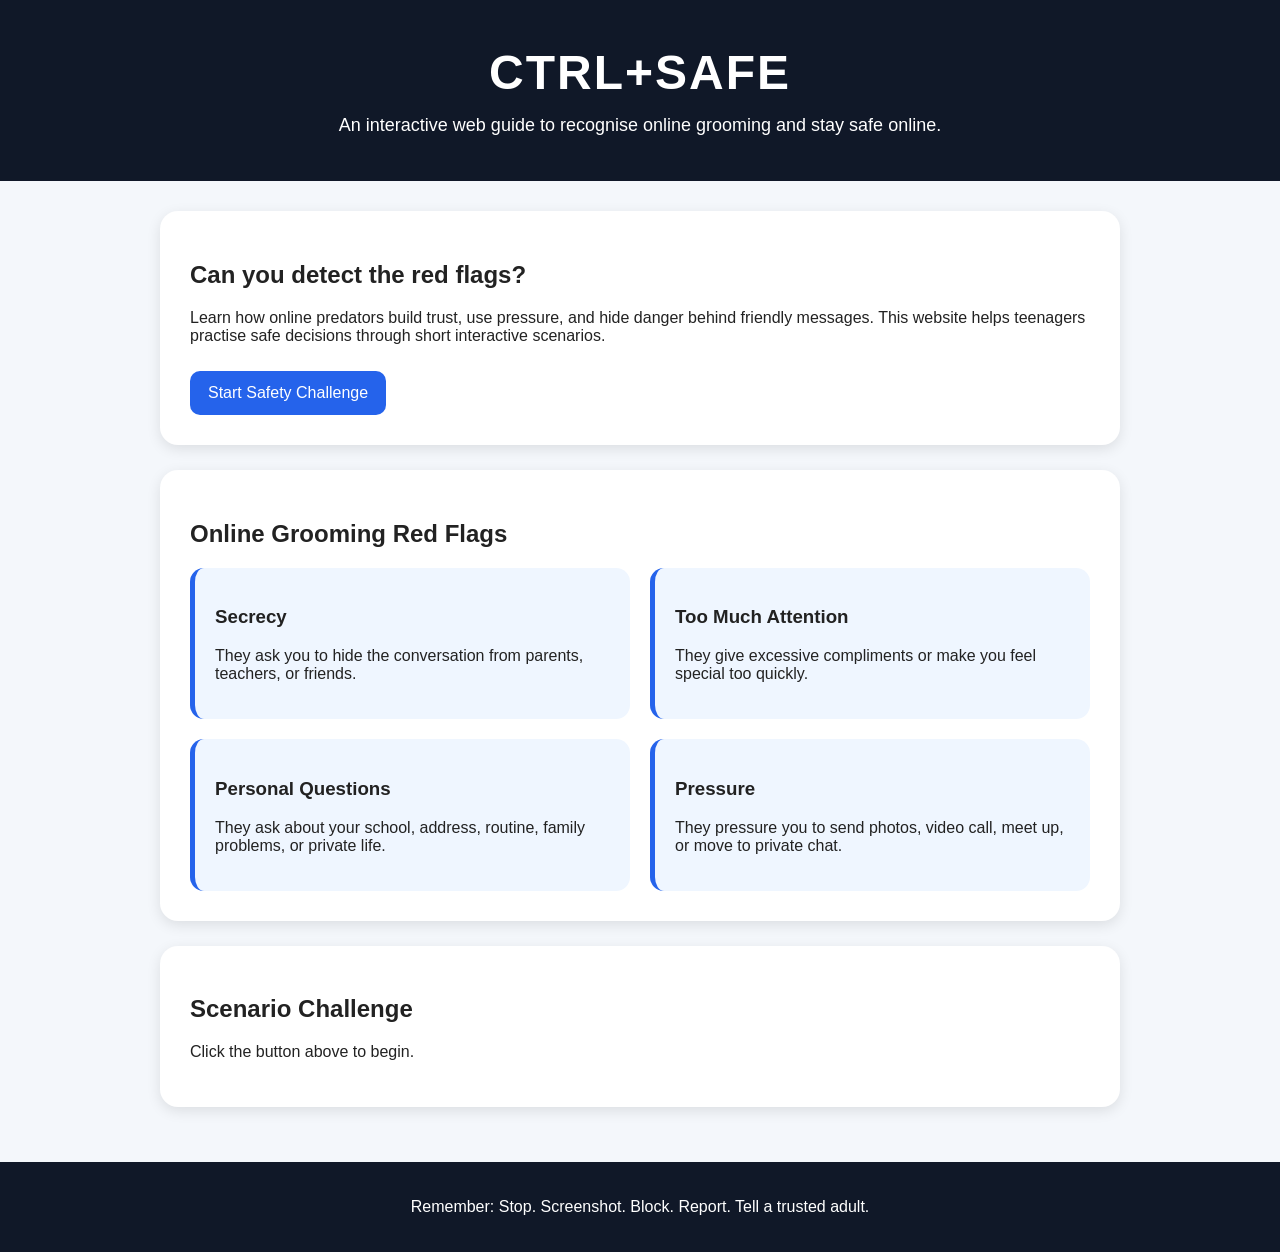
==== index.html @ 7fb6639d "Initial CTRL+SAFE website setup" ====
<!DOCTYPE html>
<html lang="en">
<head>
  <meta charset="UTF-8" />
  <meta name="viewport" content="width=device-width, initial-scale=1.0" />
  <title>CTRL+SAFE</title>
  <link rel="stylesheet" href="style.css" />
</head>
<body>

  <header>
    <h1>CTRL+SAFE</h1>
    <p>An interactive web guide to recognise online grooming and stay safe online.</p>
  </header>

  <main>
    <section class="hero">
      <h2>Can you detect the red flags?</h2>
      <p>
        Learn how online predators build trust, use pressure, and hide danger behind friendly messages.
        This website helps teenagers practise safe decisions through short interactive scenarios.
      </p>
      <button onclick="startQuiz()">Start Safety Challenge</button>
    </section>

    <section class="info">
      <h2>Online Grooming Red Flags</h2>

      <div class="cards">
        <div class="card">
          <h3>Secrecy</h3>
          <p>They ask you to hide the conversation from parents, teachers, or friends.</p>
        </div>

        <div class="card">
          <h3>Too Much Attention</h3>
          <p>They give excessive compliments or make you feel special too quickly.</p>
        </div>

        <div class="card">
          <h3>Personal Questions</h3>
          <p>They ask about your school, address, routine, family problems, or private life.</p>
        </div>

        <div class="card">
          <h3>Pressure</h3>
          <p>They pressure you to send photos, video call, meet up, or move to private chat.</p>
        </div>
      </div>
    </section>

    <section class="quiz">
      <h2>Scenario Challenge</h2>
      <div id="quiz-box">
        <p id="question">Click the button above to begin.</p>
        <div id="options"></div>
        <p id="feedback"></p>
      </div>
    </section>
  </main>

  <footer>
    <p>Remember: Stop. Screenshot. Block. Report. Tell a trusted adult.</p>
  </footer>

  <script src="script.js"></script>
</body>
</html>
---- style.css ----
* {
  box-sizing: border-box;
}

body {
  margin: 0;
  font-family: Arial, sans-serif;
  background: #f4f7fb;
  color: #222;
}

header {
  background: #101828;
  color: white;
  text-align: center;
  padding: 45px 20px;
}

header h1 {
  margin: 0;
  font-size: 48px;
  letter-spacing: 2px;
}

header p {
  font-size: 18px;
  max-width: 700px;
  margin: 15px auto 0;
}

main {
  max-width: 1000px;
  margin: auto;
  padding: 30px 20px;
}

.hero,
.info,
.quiz {
  background: white;
  padding: 30px;
  margin-bottom: 25px;
  border-radius: 18px;
  box-shadow: 0 4px 14px rgba(0, 0, 0, 0.1);
}

.hero button,
.option-btn {
  background: #2563eb;
  color: white;
  border: none;
  padding: 13px 18px;
  margin-top: 10px;
  border-radius: 10px;
  cursor: pointer;
  font-size: 16px;
}

.hero button:hover,
.option-btn:hover {
  background: #1d4ed8;
}

.cards {
  display: grid;
  grid-template-columns: repeat(2, 1fr);
  gap: 20px;
}

.card {
  background: #eff6ff;
  padding: 20px;
  border-radius: 14px;
  border-left: 5px solid #2563eb;
}

.option-btn {
  display: block;
  width: 100%;
  margin: 10px 0;
  text-align: left;
}

#feedback {
  font-weight: bold;
  margin-top: 15px;
}

footer {
  text-align: center;
  background: #101828;
  color: white;
  padding: 20px;
}

@media (max-width: 700px) {
  .cards {
    grid-template-columns: 1fr;
  }

  header h1 {
    font-size: 36px;
  }
}
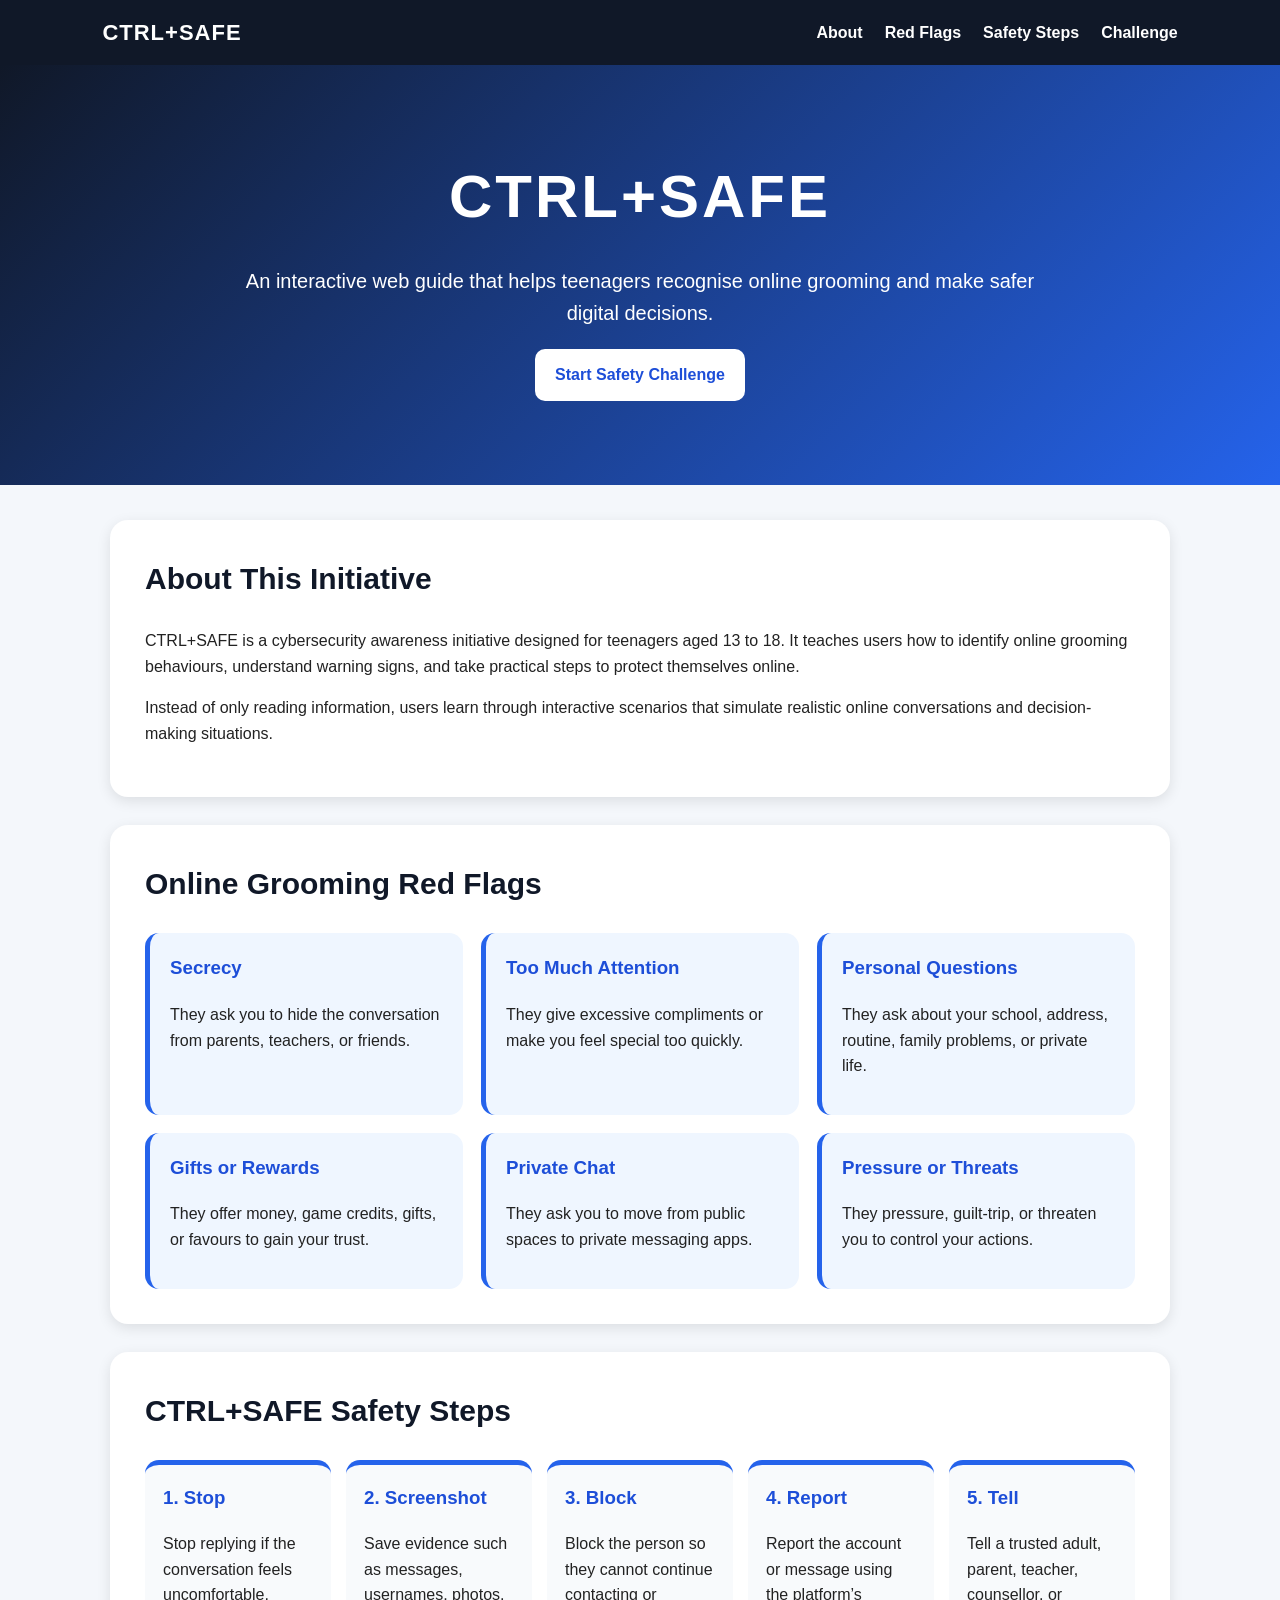
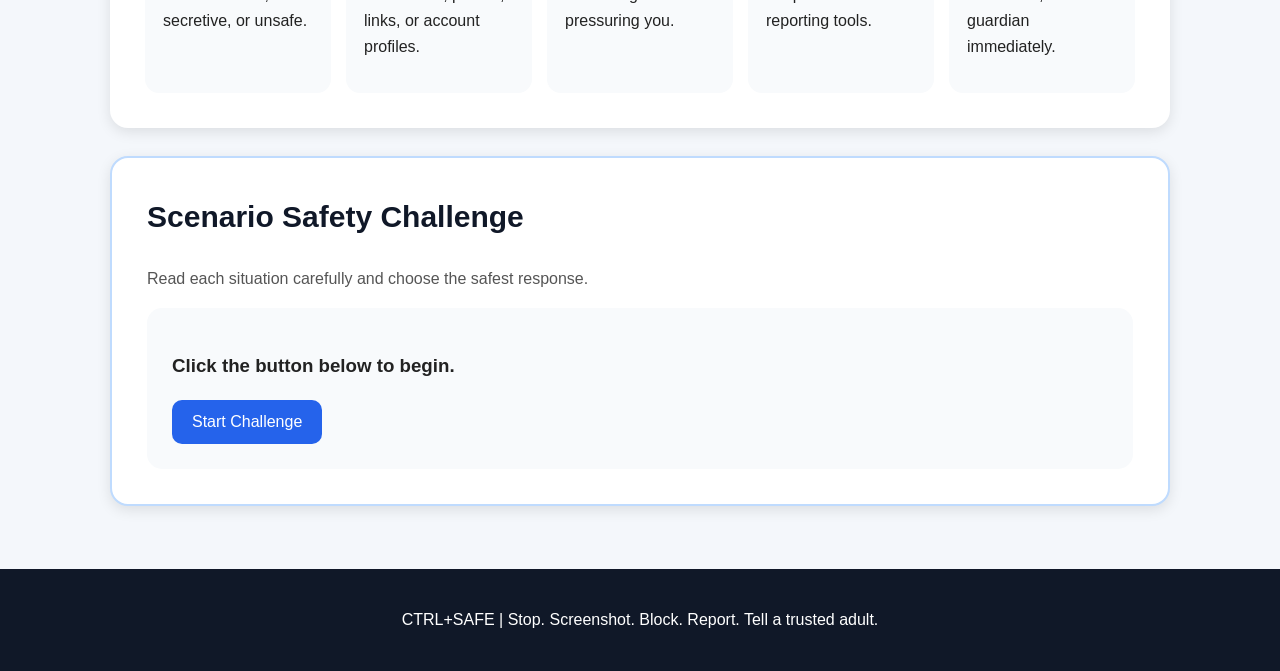
==== commit 61c601e2: "Upgrade CTRL+SAFE website content and quiz" ====
--- a/index.html
+++ b/index.html
@@ -8,22 +8,40 @@
 </head>
 <body>
 
-  <header>
-    <h1>CTRL+SAFE</h1>
-    <p>An interactive web guide to recognise online grooming and stay safe online.</p>
+  <nav class="navbar">
+    <div class="logo">CTRL+SAFE</div>
+    <ul>
+      <li><a href="#about">About</a></li>
+      <li><a href="#redflags">Red Flags</a></li>
+      <li><a href="#safety">Safety Steps</a></li>
+      <li><a href="#quiz">Challenge</a></li>
+    </ul>
+  </nav>
+
+  <header class="hero">
+    <div class="hero-content">
+      <h1>CTRL+SAFE</h1>
+      <p>An interactive web guide that helps teenagers recognise online grooming and make safer digital decisions.</p>
+      <a href="#quiz" class="hero-btn">Start Safety Challenge</a>
+    </div>
   </header>
 
   <main>
-    <section class="hero">
-      <h2>Can you detect the red flags?</h2>
+
+    <section id="about" class="section">
+      <h2>About This Initiative</h2>
       <p>
-        Learn how online predators build trust, use pressure, and hide danger behind friendly messages.
-        This website helps teenagers practise safe decisions through short interactive scenarios.
+        CTRL+SAFE is a cybersecurity awareness initiative designed for teenagers aged 13 to 18.
+        It teaches users how to identify online grooming behaviours, understand warning signs,
+        and take practical steps to protect themselves online.
       </p>
-      <button onclick="startQuiz()">Start Safety Challenge</button>
+      <p>
+        Instead of only reading information, users learn through interactive scenarios that simulate
+        realistic online conversations and decision-making situations.
+      </p>
     </section>
 
-    <section class="info">
+    <section id="redflags" class="section">
       <h2>Online Grooming Red Flags</h2>
 
       <div class="cards">
@@ -43,24 +61,72 @@
         </div>
 
         <div class="card">
-          <h3>Pressure</h3>
-          <p>They pressure you to send photos, video call, meet up, or move to private chat.</p>
+          <h3>Gifts or Rewards</h3>
+          <p>They offer money, game credits, gifts, or favours to gain your trust.</p>
+        </div>
+
+        <div class="card">
+          <h3>Private Chat</h3>
+          <p>They ask you to move from public spaces to private messaging apps.</p>
+        </div>
+
+        <div class="card">
+          <h3>Pressure or Threats</h3>
+          <p>They pressure, guilt-trip, or threaten you to control your actions.</p>
         </div>
       </div>
     </section>
 
-    <section class="quiz">
-      <h2>Scenario Challenge</h2>
+    <section id="safety" class="section">
+      <h2>CTRL+SAFE Safety Steps</h2>
+
+      <div class="steps">
+        <div class="step">
+          <h3>1. Stop</h3>
+          <p>Stop replying if the conversation feels uncomfortable, secretive, or unsafe.</p>
+        </div>
+
+        <div class="step">
+          <h3>2. Screenshot</h3>
+          <p>Save evidence such as messages, usernames, photos, links, or account profiles.</p>
+        </div>
+
+        <div class="step">
+          <h3>3. Block</h3>
+          <p>Block the person so they cannot continue contacting or pressuring you.</p>
+        </div>
+
+        <div class="step">
+          <h3>4. Report</h3>
+          <p>Report the account or message using the platform’s reporting tools.</p>
+        </div>
+
+        <div class="step">
+          <h3>5. Tell</h3>
+          <p>Tell a trusted adult, parent, teacher, counsellor, or guardian immediately.</p>
+        </div>
+      </div>
+    </section>
+
+    <section id="quiz" class="section quiz-section">
+      <h2>Scenario Safety Challenge</h2>
+      <p class="quiz-intro">
+        Read each situation carefully and choose the safest response.
+      </p>
+
       <div id="quiz-box">
-        <p id="question">Click the button above to begin.</p>
+        <p id="progress"></p>
+        <h3 id="question">Click the button below to begin.</h3>
         <div id="options"></div>
         <p id="feedback"></p>
+        <button id="start-btn" onclick="startQuiz()">Start Challenge</button>
       </div>
     </section>
+
   </main>
 
   <footer>
-    <p>Remember: Stop. Screenshot. Block. Report. Tell a trusted adult.</p>
+    <p>CTRL+SAFE | Stop. Screenshot. Block. Report. Tell a trusted adult.</p>
   </footer>
 
   <script src="script.js"></script>
--- a/style.css
+++ b/style.css
@@ -1,5 +1,9 @@
 * {
   box-sizing: border-box;
+}
+
+html {
+  scroll-behavior: smooth;
 }
 
 body {
@@ -7,64 +11,124 @@
   font-family: Arial, sans-serif;
   background: #f4f7fb;
   color: #222;
-}
-
-header {
+  line-height: 1.6;
+}
+
+.navbar {
   background: #101828;
   color: white;
+  padding: 15px 8%;
+  display: flex;
+  justify-content: space-between;
+  align-items: center;
+  position: sticky;
+  top: 0;
+  z-index: 10;
+}
+
+.logo {
+  font-size: 22px;
+  font-weight: bold;
+  letter-spacing: 1px;
+}
+
+.navbar ul {
+  list-style: none;
+  display: flex;
+  gap: 22px;
+  margin: 0;
+  padding: 0;
+}
+
+.navbar a {
+  color: white;
+  text-decoration: none;
+  font-weight: bold;
+}
+
+.navbar a:hover {
+  color: #93c5fd;
+}
+
+.hero {
+  background: linear-gradient(135deg, #101828, #2563eb);
+  color: white;
+  min-height: 420px;
+  display: flex;
+  align-items: center;
+  justify-content: center;
   text-align: center;
-  padding: 45px 20px;
-}
-
-header h1 {
+  padding: 60px 20px;
+}
+
+.hero-content {
+  max-width: 800px;
+}
+
+.hero h1 {
+  font-size: 60px;
   margin: 0;
-  font-size: 48px;
-  letter-spacing: 2px;
-}
-
-header p {
-  font-size: 18px;
-  max-width: 700px;
-  margin: 15px auto 0;
-}
-
-main {
-  max-width: 1000px;
-  margin: auto;
-  padding: 30px 20px;
-}
-
-.hero,
-.info,
-.quiz {
-  background: white;
-  padding: 30px;
-  margin-bottom: 25px;
-  border-radius: 18px;
-  box-shadow: 0 4px 14px rgba(0, 0, 0, 0.1);
-}
-
-.hero button,
+  letter-spacing: 3px;
+}
+
+.hero p {
+  font-size: 20px;
+  margin: 20px 0;
+}
+
+.hero-btn,
+#start-btn,
 .option-btn {
   background: #2563eb;
   color: white;
   border: none;
-  padding: 13px 18px;
-  margin-top: 10px;
+  padding: 13px 20px;
   border-radius: 10px;
   cursor: pointer;
   font-size: 16px;
-}
-
-.hero button:hover,
+  text-decoration: none;
+  display: inline-block;
+}
+
+.hero-btn {
+  background: white;
+  color: #1d4ed8;
+  font-weight: bold;
+}
+
+.hero-btn:hover {
+  background: #dbeafe;
+}
+
+#start-btn:hover,
 .option-btn:hover {
   background: #1d4ed8;
 }
 
+main {
+  max-width: 1100px;
+  margin: auto;
+  padding: 35px 20px;
+}
+
+.section {
+  background: white;
+  padding: 35px;
+  margin-bottom: 28px;
+  border-radius: 18px;
+  box-shadow: 0 4px 14px rgba(0, 0, 0, 0.1);
+}
+
+.section h2 {
+  color: #101828;
+  margin-top: 0;
+  font-size: 30px;
+}
+
 .cards {
   display: grid;
-  grid-template-columns: repeat(2, 1fr);
-  gap: 20px;
+  grid-template-columns: repeat(3, 1fr);
+  gap: 18px;
 }
 
 .card {
@@ -74,6 +138,48 @@
   border-left: 5px solid #2563eb;
 }
 
+.card h3 {
+  margin-top: 0;
+  color: #1d4ed8;
+}
+
+.steps {
+  display: grid;
+  grid-template-columns: repeat(5, 1fr);
+  gap: 15px;
+}
+
+.step {
+  background: #f8fafc;
+  padding: 18px;
+  border-radius: 14px;
+  border-top: 5px solid #2563eb;
+}
+
+.step h3 {
+  margin-top: 0;
+  color: #1d4ed8;
+}
+
+.quiz-section {
+  border: 2px solid #bfdbfe;
+}
+
+.quiz-intro {
+  color: #555;
+}
+
+#quiz-box {
+  background: #f8fafc;
+  padding: 25px;
+  border-radius: 15px;
+}
+
+#progress {
+  font-weight: bold;
+  color: #2563eb;
+}
+
 .option-btn {
   display: block;
   width: 100%;
@@ -90,15 +196,37 @@
   text-align: center;
   background: #101828;
   color: white;
-  padding: 20px;
-}
-
-@media (max-width: 700px) {
-  .cards {
+  padding: 22px;
+}
+
+@media (max-width: 900px) {
+  .cards,
+  .steps {
+    grid-template-columns: repeat(2, 1fr);
+  }
+
+  .hero h1 {
+    font-size: 44px;
+  }
+}
+
+@media (max-width: 650px) {
+  .navbar {
+    flex-direction: column;
+    gap: 12px;
+  }
+
+  .navbar ul {
+    flex-wrap: wrap;
+    justify-content: center;
+  }
+
+  .cards,
+  .steps {
     grid-template-columns: 1fr;
   }
 
-  header h1 {
+  .hero h1 {
     font-size: 36px;
   }
 }
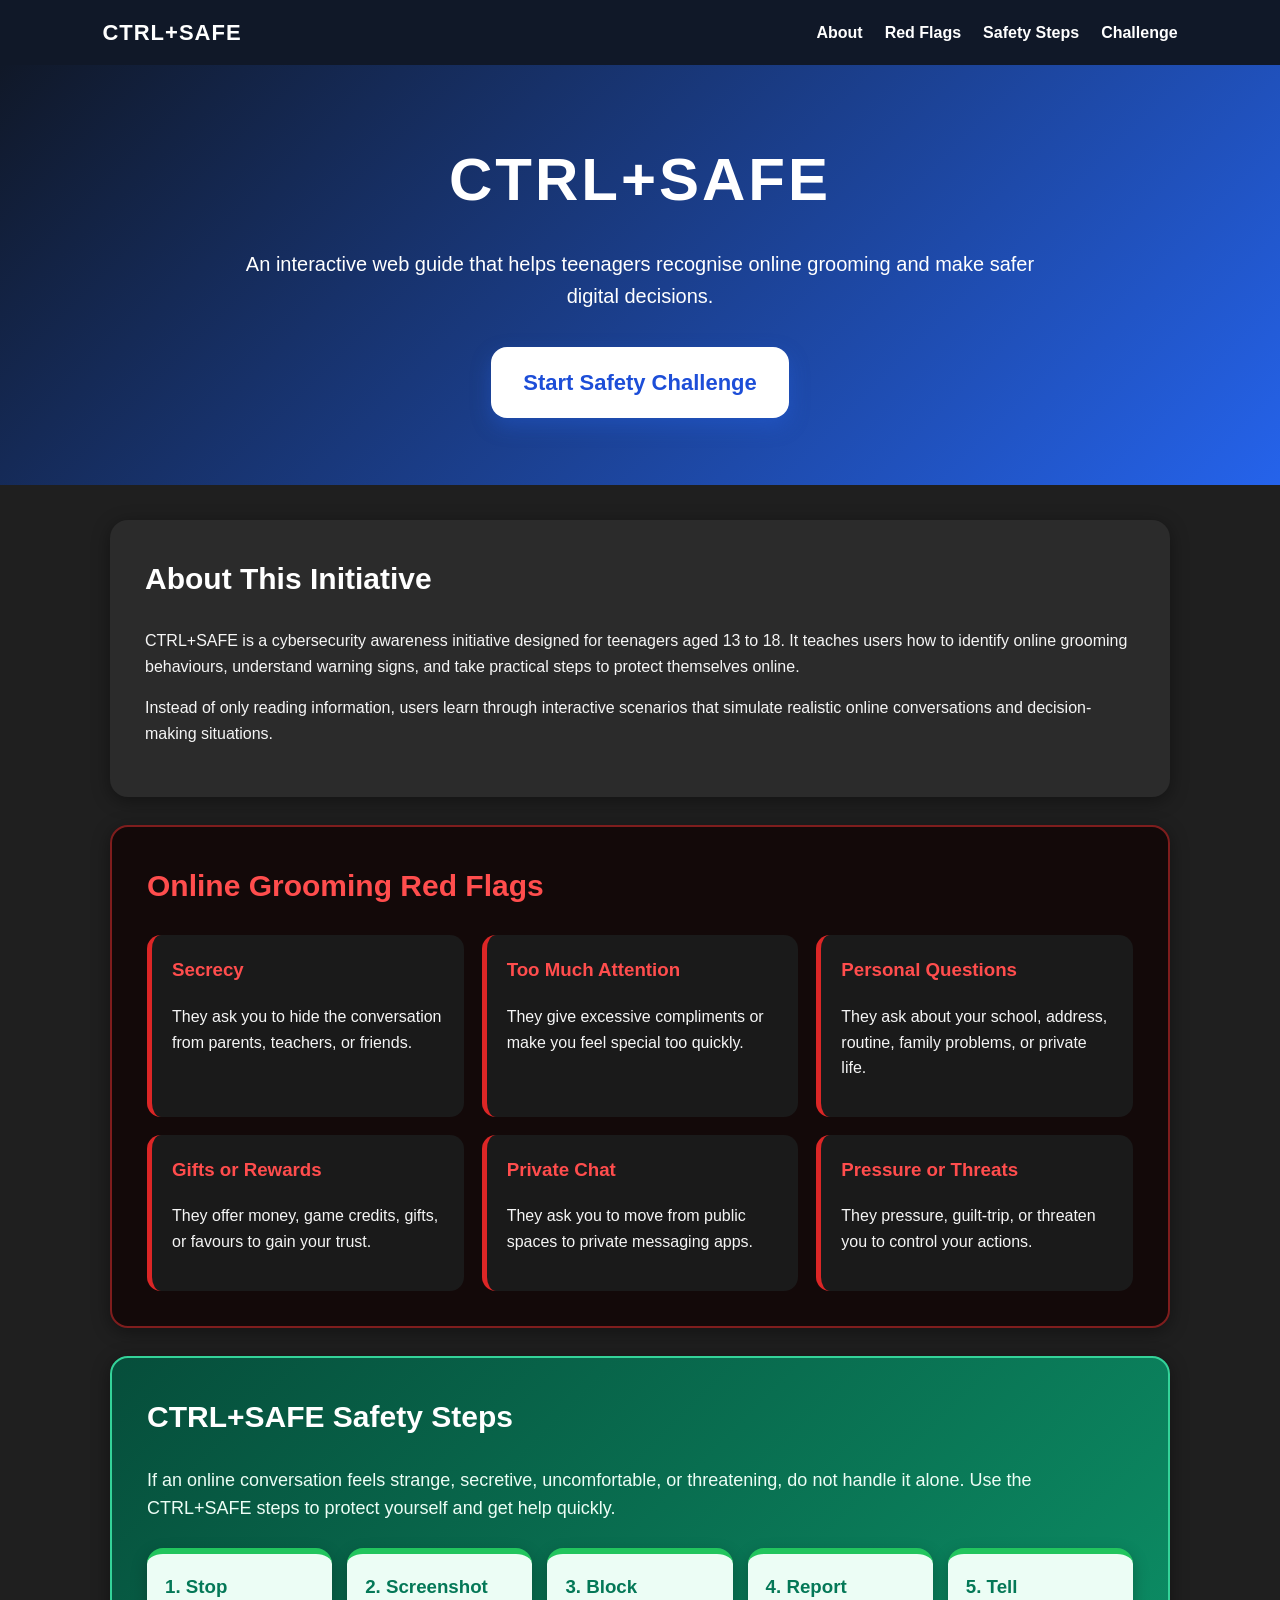
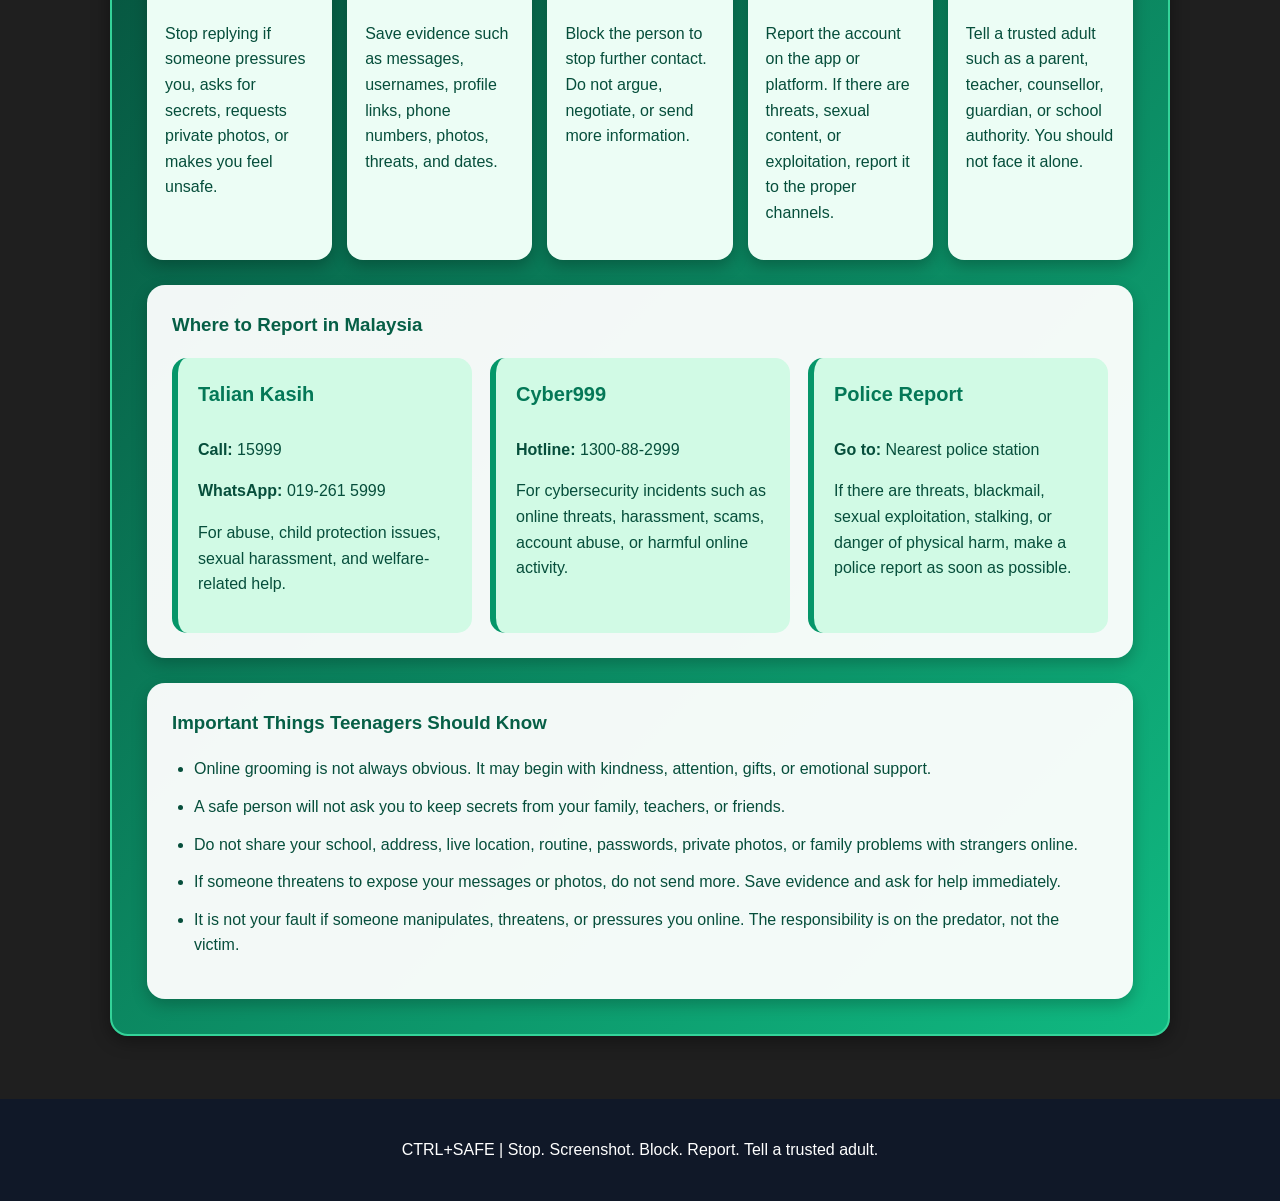
==== commit f174aeea: "Improve CTRL+SAFE safety steps section & move safety challenge to separate page" ====
--- a/index.html
+++ b/index.html
@@ -14,15 +14,14 @@
       <li><a href="#about">About</a></li>
       <li><a href="#redflags">Red Flags</a></li>
       <li><a href="#safety">Safety Steps</a></li>
-      <li><a href="#quiz">Challenge</a></li>
-    </ul>
+      <li><a href="challenge.html">Challenge</a></li>  </ul>
   </nav>
 
   <header class="hero">
     <div class="hero-content">
       <h1>CTRL+SAFE</h1>
       <p>An interactive web guide that helps teenagers recognise online grooming and make safer digital decisions.</p>
-      <a href="#quiz" class="hero-btn">Start Safety Challenge</a>
+      <a href="challenge.html" class="hero-btn big-challenge-btn">Start Safety Challenge</a>
     </div>
   </header>
 
@@ -77,51 +76,77 @@
       </div>
     </section>
 
-    <section id="safety" class="section">
-      <h2>CTRL+SAFE Safety Steps</h2>
+    <section id="safety" class="section safety-section">
+  <h2>CTRL+SAFE Safety Steps</h2>
+  <p class="safety-intro">
+    If an online conversation feels strange, secretive, uncomfortable, or threatening, do not handle it alone.
+    Use the CTRL+SAFE steps to protect yourself and get help quickly.
+  </p>
 
-      <div class="steps">
-        <div class="step">
-          <h3>1. Stop</h3>
-          <p>Stop replying if the conversation feels uncomfortable, secretive, or unsafe.</p>
-        </div>
+  <div class="steps">
+    <div class="step">
+      <h3>1. Stop</h3>
+      <p>Stop replying if someone pressures you, asks for secrets, requests private photos, or makes you feel unsafe.</p>
+    </div>
 
-        <div class="step">
-          <h3>2. Screenshot</h3>
-          <p>Save evidence such as messages, usernames, photos, links, or account profiles.</p>
-        </div>
+    <div class="step">
+      <h3>2. Screenshot</h3>
+      <p>Save evidence such as messages, usernames, profile links, phone numbers, photos, threats, and dates.</p>
+    </div>
 
-        <div class="step">
-          <h3>3. Block</h3>
-          <p>Block the person so they cannot continue contacting or pressuring you.</p>
-        </div>
+    <div class="step">
+      <h3>3. Block</h3>
+      <p>Block the person to stop further contact. Do not argue, negotiate, or send more information.</p>
+    </div>
 
-        <div class="step">
-          <h3>4. Report</h3>
-          <p>Report the account or message using the platform’s reporting tools.</p>
-        </div>
+    <div class="step">
+      <h3>4. Report</h3>
+      <p>Report the account on the app or platform. If there are threats, sexual content, or exploitation, report it to the proper channels.</p>
+    </div>
 
-        <div class="step">
-          <h3>5. Tell</h3>
-          <p>Tell a trusted adult, parent, teacher, counsellor, or guardian immediately.</p>
-        </div>
+    <div class="step">
+      <h3>5. Tell</h3>
+      <p>Tell a trusted adult such as a parent, teacher, counsellor, guardian, or school authority. You should not face it alone.</p>
+    </div>
+  </div>
+
+  <div class="knowledge-box">
+    <h3>Where to Report in Malaysia</h3>
+
+    <div class="report-grid">
+      <div class="report-card">
+        <h4>Talian Kasih</h4>
+        <p><strong>Call:</strong> 15999</p>
+        <p><strong>WhatsApp:</strong> 019-261 5999</p>
+        <p>For abuse, child protection issues, sexual harassment, and welfare-related help.</p>
       </div>
-    </section>
 
-    <section id="quiz" class="section quiz-section">
-      <h2>Scenario Safety Challenge</h2>
-      <p class="quiz-intro">
-        Read each situation carefully and choose the safest response.
-      </p>
+      <div class="report-card">
+        <h4>Cyber999</h4>
+        <p><strong>Hotline:</strong> 1300-88-2999</p>
+        <p>For cybersecurity incidents such as online threats, harassment, scams, account abuse, or harmful online activity.</p>
+      </div>
 
-      <div id="quiz-box">
-        <p id="progress"></p>
-        <h3 id="question">Click the button below to begin.</h3>
-        <div id="options"></div>
-        <p id="feedback"></p>
-        <button id="start-btn" onclick="startQuiz()">Start Challenge</button>
+      <div class="report-card">
+        <h4>Police Report</h4>
+        <p><strong>Go to:</strong> Nearest police station</p>
+        <p>If there are threats, blackmail, sexual exploitation, stalking, or danger of physical harm, make a police report as soon as possible.</p>
       </div>
-    </section>
+    </div>
+  </div>
+
+  <div class="knowledge-box">
+    <h3>Important Things Teenagers Should Know</h3>
+
+    <ul class="safety-list">
+      <li>Online grooming is not always obvious. It may begin with kindness, attention, gifts, or emotional support.</li>
+      <li>A safe person will not ask you to keep secrets from your family, teachers, or friends.</li>
+      <li>Do not share your school, address, live location, routine, passwords, private photos, or family problems with strangers online.</li>
+      <li>If someone threatens to expose your messages or photos, do not send more. Save evidence and ask for help immediately.</li>
+      <li>It is not your fault if someone manipulates, threatens, or pressures you online. The responsibility is on the predator, not the victim.</li>
+    </ul>
+  </div>
+</section>
 
   </main>
 
--- a/style.css
+++ b/style.css
@@ -9,8 +9,8 @@
 body {
   margin: 0;
   font-family: Arial, sans-serif;
-  background: #f4f7fb;
-  color: #222;
+  background: #1f1f1f;
+  color: #f5f5f5;
   line-height: 1.6;
 }
 
@@ -96,6 +96,20 @@
   font-weight: bold;
 }
 
+.big-challenge-btn {
+  font-size: 22px;
+  padding: 18px 32px;
+  border-radius: 16px;
+  margin-top: 15px;
+  box-shadow: 0 8px 20px rgba(37, 99, 235, 0.35);
+  transition: transform 0.2s ease, box-shadow 0.2s ease;
+}
+
+.big-challenge-btn:hover {
+  transform: scale(1.06);
+  box-shadow: 0 10px 25px rgba(37, 99, 235, 0.5);
+}
+
 .hero-btn:hover {
   background: #dbeafe;
 }
@@ -112,17 +126,37 @@
 }
 
 .section {
-  background: white;
+  background: #2b2b2b;
+  color: #f5f5f5;
   padding: 35px;
   margin-bottom: 28px;
   border-radius: 18px;
-  box-shadow: 0 4px 14px rgba(0, 0, 0, 0.1);
+  box-shadow: 0 4px 18px rgba(0, 0, 0, 0.4);
 }
 
 .section h2 {
-  color: #101828;
+  color: #ffffff;
   margin-top: 0;
   font-size: 30px;
+}
+
+#redflags {
+  background: #130909;
+  border: 2px solid #7f1d1d;
+}
+
+#redflags h2 {
+  color: #ff4d4d;
+}
+
+#redflags .card {
+  background: #1a1a1a;
+  border-left: 5px solid #dc2626;
+  color: #f5f5f5;
+}
+
+#redflags .card h3 {
+  color: #ff4d4d;
 }
 
 .cards {
@@ -132,7 +166,8 @@
 }
 
 .card {
-  background: #eff6ff;
+  background: #1f2937;
+  color: #f5f5f5;
   padding: 20px;
   border-radius: 14px;
   border-left: 5px solid #2563eb;
@@ -141,6 +176,22 @@
 .card h3 {
   margin-top: 0;
   color: #1d4ed8;
+}
+
+.safety-section {
+  background: linear-gradient(135deg, #064e3b, #10b981);
+  color: #ecfdf5;
+  border: 2px solid #34d399;
+}
+
+.safety-section h2 {
+  color: #ffffff;
+}
+
+.safety-intro {
+  font-size: 18px;
+  color: #ecfdf5;
+  margin-bottom: 25px;
 }
 
 .steps {
@@ -150,27 +201,73 @@
 }
 
 .step {
-  background: #f8fafc;
+  background: #ecfdf5;
+  color: #064e3b;
   padding: 18px;
-  border-radius: 14px;
-  border-top: 5px solid #2563eb;
+  border-radius: 16px;
+  border-top: 6px solid #22c55e;
+  box-shadow: 0 6px 16px rgba(0, 0, 0, 0.25);
 }
 
 .step h3 {
   margin-top: 0;
-  color: #1d4ed8;
+  color: #047857;
+}
+
+.knowledge-box {
+  background: rgba(255, 255, 255, 0.95);
+  color: #064e3b;
+  padding: 25px;
+  border-radius: 18px;
+  margin-top: 25px;
+  box-shadow: 0 6px 16px rgba(0, 0, 0, 0.22);
+}
+
+.knowledge-box h3 {
+  margin-top: 0;
+  color: #065f46;
+}
+
+.report-grid {
+  display: grid;
+  grid-template-columns: repeat(3, 1fr);
+  gap: 18px;
+}
+
+.report-card {
+  background: #d1fae5;
+  color: #064e3b;
+  padding: 20px;
+  border-radius: 15px;
+  border-left: 6px solid #059669;
+}
+
+.report-card h4 {
+  margin-top: 0;
+  color: #047857;
+  font-size: 20px;
+}
+
+.safety-list {
+  padding-left: 22px;
+}
+
+.safety-list li {
+  margin-bottom: 12px;
 }
 
 .quiz-section {
-  border: 2px solid #bfdbfe;
+  background: #111827;
+  border: 2px solid #2563eb;
 }
 
 .quiz-intro {
-  color: #555;
+  color: #d1d5db;
 }
 
 #quiz-box {
-  background: #f8fafc;
+  background: #1f2937;
+  color: #f5f5f5;
   padding: 25px;
   border-radius: 15px;
 }
@@ -201,7 +298,8 @@
 
 @media (max-width: 900px) {
   .cards,
-  .steps {
+  .steps,
+  .report-grid {
     grid-template-columns: repeat(2, 1fr);
   }
 
@@ -222,11 +320,30 @@
   }
 
   .cards,
-  .steps {
+  .steps,
+  .report-grid {
     grid-template-columns: 1fr;
   }
 
   .hero h1 {
     font-size: 36px;
   }
+
+  .challenge-page {
+  margin-top: 40px;
+  min-height: 500px;
+}
+
+.back-home-btn {
+  display: inline-block;
+  margin-top: 25px;
+  color: #ffffff;
+  text-decoration: none;
+  font-weight: bold;
+  background: transparent;
+}
+
+.back-home-btn:hover {
+  color: #dbeafe;
+}
 }
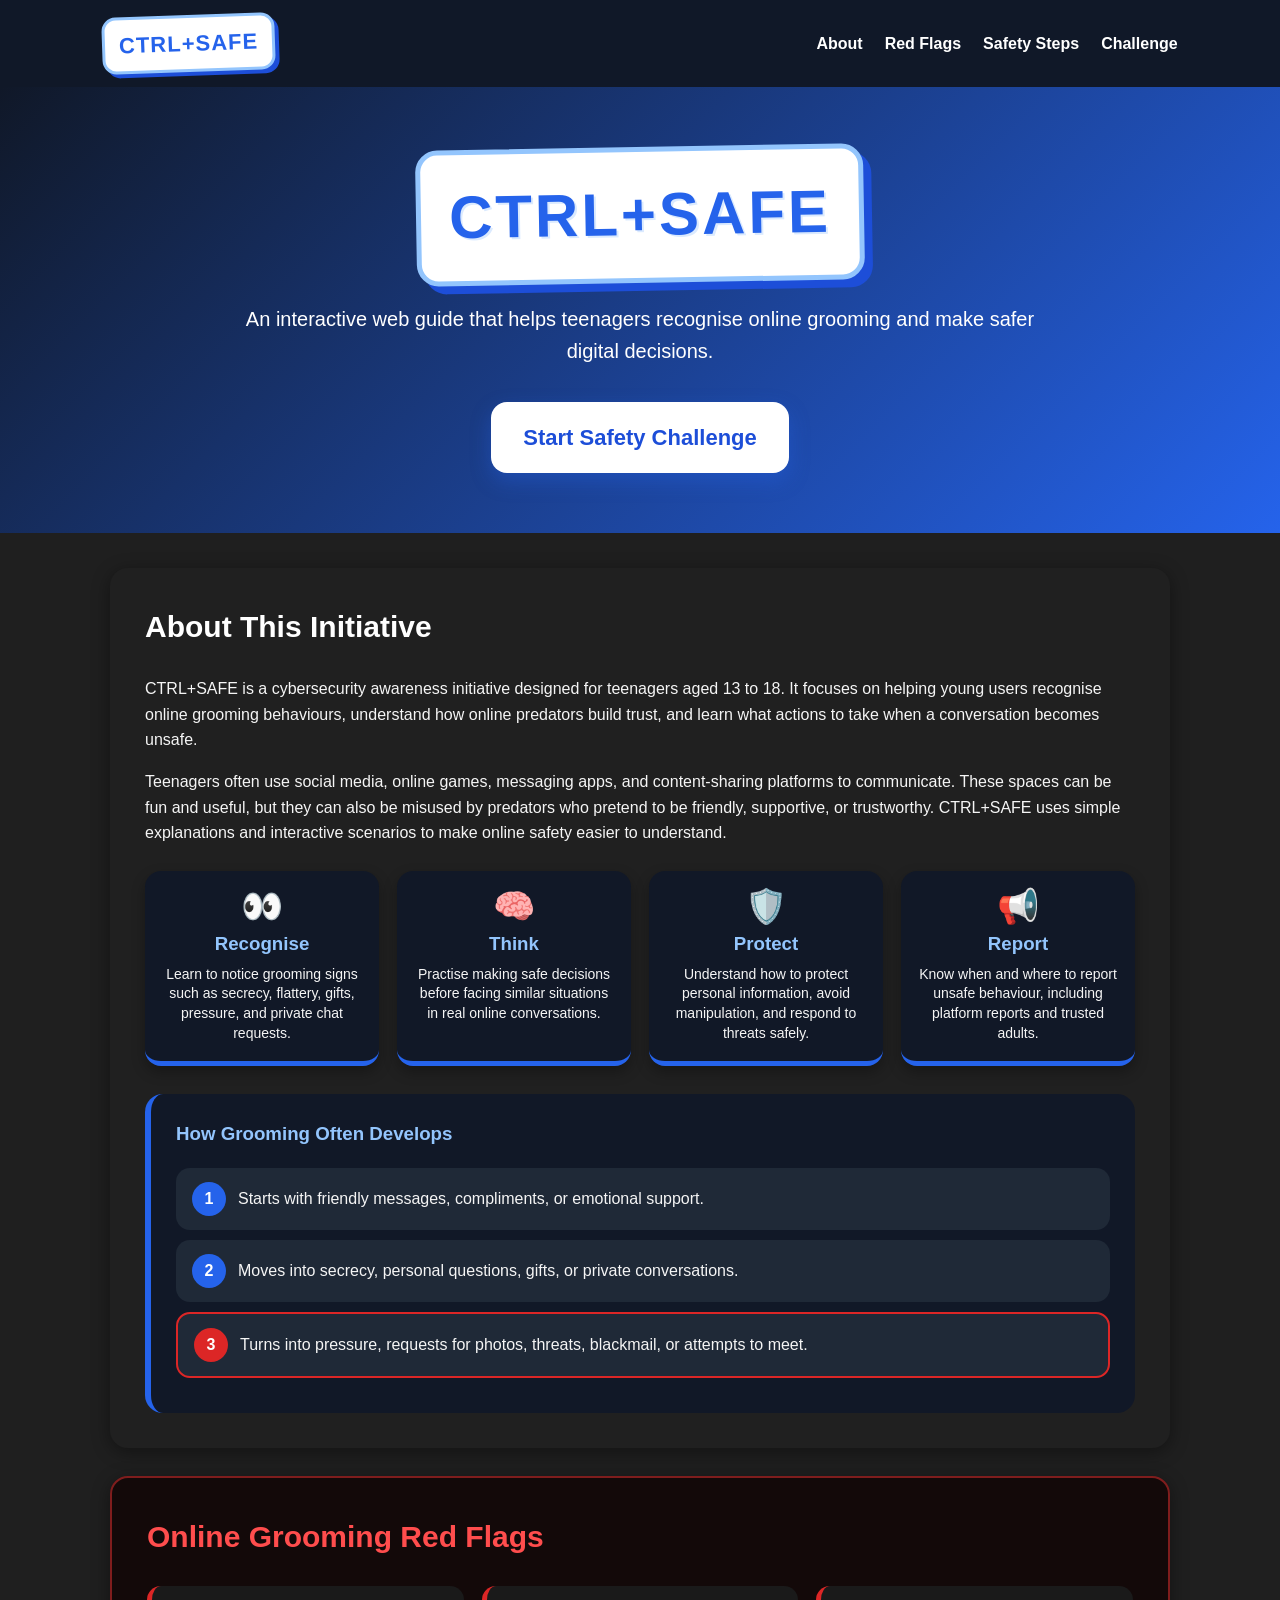
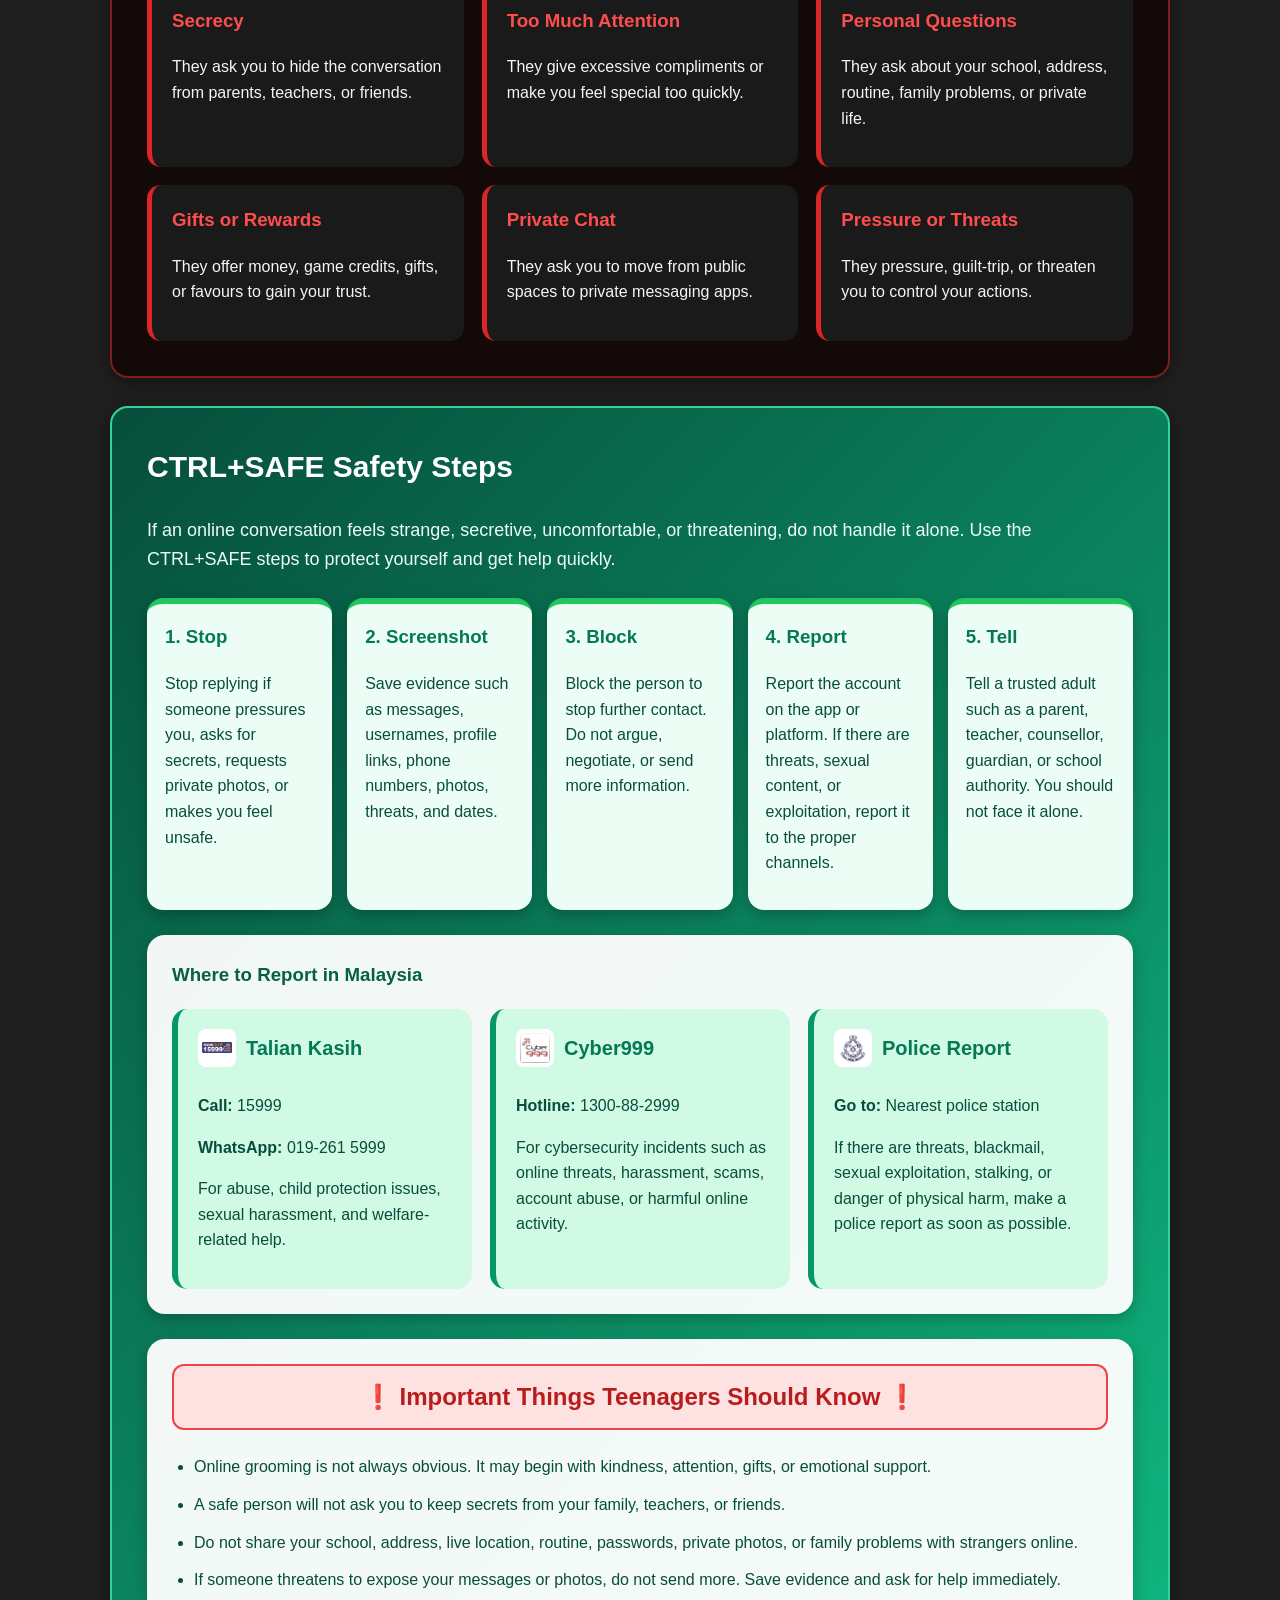
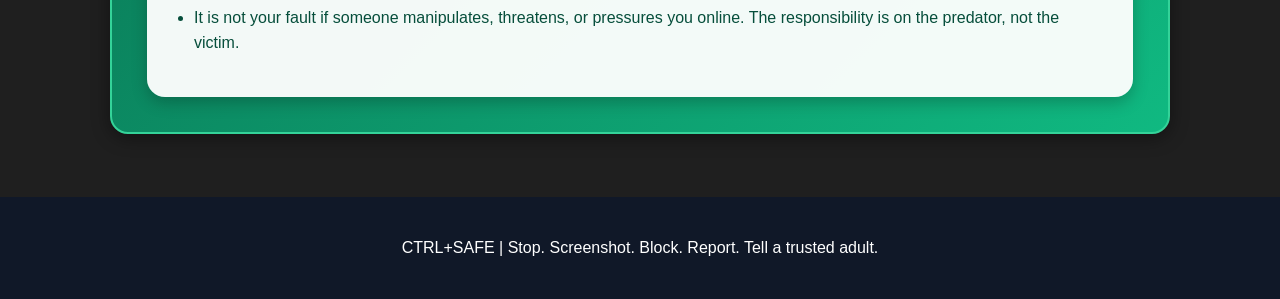
==== commit 2d6979ae: "Improve CTRL+SAFE visuals and challenge content & add official report channel logos" ====
--- a/index.html
+++ b/index.html
@@ -9,7 +9,7 @@
 <body>
 
   <nav class="navbar">
-    <div class="logo">CTRL+SAFE</div>
+    <div class="logo comic-logo">CTRL+SAFE</div>
     <ul>
       <li><a href="#about">About</a></li>
       <li><a href="#redflags">Red Flags</a></li>
@@ -18,27 +18,75 @@
   </nav>
 
   <header class="hero">
-    <div class="hero-content">
-      <h1>CTRL+SAFE</h1>
-      <p>An interactive web guide that helps teenagers recognise online grooming and make safer digital decisions.</p>
-      <a href="challenge.html" class="hero-btn big-challenge-btn">Start Safety Challenge</a>
-    </div>
-  </header>
+  <div class="hero-content">
+    <h1 class="comic-title">CTRL+SAFE</h1>
+    <p>An interactive web guide that helps teenagers recognise online grooming and make safer digital decisions.</p>
+    <a href="challenge.html" class="hero-btn big-challenge-btn">Start Safety Challenge</a>
+  </div>
+</header>
 
   <main>
 
-    <section id="about" class="section">
-      <h2>About This Initiative</h2>
-      <p>
-        CTRL+SAFE is a cybersecurity awareness initiative designed for teenagers aged 13 to 18.
-        It teaches users how to identify online grooming behaviours, understand warning signs,
-        and take practical steps to protect themselves online.
-      </p>
-      <p>
-        Instead of only reading information, users learn through interactive scenarios that simulate
-        realistic online conversations and decision-making situations.
-      </p>
-    </section>
+    <section id="about" class="section about-section">
+  <h2>About This Initiative</h2>
+
+  <p>
+    CTRL+SAFE is a cybersecurity awareness initiative designed for teenagers aged 13 to 18.
+    It focuses on helping young users recognise online grooming behaviours, understand how online predators build trust,
+    and learn what actions to take when a conversation becomes unsafe.
+  </p>
+
+  <p>
+    Teenagers often use social media, online games, messaging apps, and content-sharing platforms to communicate.
+    These spaces can be fun and useful, but they can also be misused by predators who pretend to be friendly,
+    supportive, or trustworthy. CTRL+SAFE uses simple explanations and interactive scenarios to make online safety easier to understand.
+  </p>
+
+  <div class="infographic-row">
+    <div class="info-stat">
+      <div class="stat-icon">👀</div>
+      <h3>Recognise</h3>
+      <p>Learn to notice grooming signs such as secrecy, flattery, gifts, pressure, and private chat requests.</p>
+    </div>
+
+    <div class="info-stat">
+      <div class="stat-icon">🧠</div>
+      <h3>Think</h3>
+      <p>Practise making safe decisions before facing similar situations in real online conversations.</p>
+    </div>
+
+    <div class="info-stat">
+      <div class="stat-icon">🛡️</div>
+      <h3>Protect</h3>
+      <p>Understand how to protect personal information, avoid manipulation, and respond to threats safely.</p>
+    </div>
+
+    <div class="info-stat">
+      <div class="stat-icon">📢</div>
+      <h3>Report</h3>
+      <p>Know when and where to report unsafe behaviour, including platform reports and trusted adults.</p>
+    </div>
+  </div>
+
+  <div class="mini-chart">
+    <h3>How Grooming Often Develops</h3>
+
+    <div class="chart-step">
+      <span>1</span>
+      <p>Starts with friendly messages, compliments, or emotional support.</p>
+    </div>
+
+    <div class="chart-step">
+      <span>2</span>
+      <p>Moves into secrecy, personal questions, gifts, or private conversations.</p>
+    </div>
+
+    <div class="chart-step danger-step">
+      <span>3</span>
+      <p>Turns into pressure, requests for photos, threats, blackmail, or attempts to meet.</p>
+    </div>
+  </div>
+</section>
 
     <section id="redflags" class="section">
       <h2>Online Grooming Red Flags</h2>
@@ -115,20 +163,29 @@
 
     <div class="report-grid">
       <div class="report-card">
-        <h4>Talian Kasih</h4>
+        <h4>
+  <img src="images/talian-kasih.png" alt="Talian Kasih logo" class="real-logo">
+  Talian Kasih
+</h4>
         <p><strong>Call:</strong> 15999</p>
         <p><strong>WhatsApp:</strong> 019-261 5999</p>
         <p>For abuse, child protection issues, sexual harassment, and welfare-related help.</p>
       </div>
 
       <div class="report-card">
-        <h4>Cyber999</h4>
+        <h4>
+  <img src="images/unnamed.png" alt="Cyber999 logo" class="real-logo"> 
+  Cyber999
+</h4>
         <p><strong>Hotline:</strong> 1300-88-2999</p>
         <p>For cybersecurity incidents such as online threats, harassment, scams, account abuse, or harmful online activity.</p>
       </div>
 
       <div class="report-card">
-        <h4>Police Report</h4>
+        <h4>
+  <img src="images/pdrm-logo-png_seeklogo-502684.png" alt="Polis Diraja Malaysia logo" class="real-logo">
+  Police Report
+</h4>
         <p><strong>Go to:</strong> Nearest police station</p>
         <p>If there are threats, blackmail, sexual exploitation, stalking, or danger of physical harm, make a police report as soon as possible.</p>
       </div>
@@ -136,7 +193,7 @@
   </div>
 
   <div class="knowledge-box">
-    <h3>Important Things Teenagers Should Know</h3>
+    <h3 class="important-title">❗ Important Things Teenagers Should Know ❗</h3>
 
     <ul class="safety-list">
       <li>Online grooming is not always obvious. It may begin with kindness, attention, gifts, or emotional support.</li>
--- a/style.css
+++ b/style.css
@@ -30,6 +30,30 @@
   font-size: 22px;
   font-weight: bold;
   letter-spacing: 1px;
+}
+
+.comic-logo {
+  font-family: "Comic Sans MS", "Trebuchet MS", Arial, sans-serif;
+  background: #ffffff;
+  color: #2563eb;
+  padding: 8px 14px;
+  border-radius: 14px;
+  border: 3px solid #93c5fd;
+  box-shadow: 4px 4px 0 #1d4ed8;
+  transform: rotate(-2deg);
+}
+
+.comic-title {
+  font-family: "Comic Sans MS", "Trebuchet MS", Arial, sans-serif;
+  display: inline-block;
+  background: #ffffff;
+  color: #2563eb;
+  padding: 15px 28px;
+  border-radius: 22px;
+  border: 5px solid #93c5fd;
+  box-shadow: 8px 8px 0 #1d4ed8;
+  text-shadow: 2px 2px 0 #dbeafe;
+  transform: rotate(-1deg);
 }
 
 .navbar ul {
@@ -248,12 +272,40 @@
   font-size: 20px;
 }
 
+.report-card h4 {
+  display: flex;
+  align-items: center;
+  gap: 10px;
+  margin-top: 0;
+  color: #047857;
+  font-size: 20px;
+}
+
+.real-logo {
+  width: 38px;
+  height: 38px;
+  object-fit: contain;
+  background: white;
+  padding: 4px;
+  border-radius: 8px;
+}
+
 .safety-list {
   padding-left: 22px;
 }
 
 .safety-list li {
   margin-bottom: 12px;
+}
+
+.important-title {
+  color: #b91c1c !important;
+  font-size: 24px;
+  text-align: center;
+  background: #fee2e2;
+  padding: 12px;
+  border-radius: 12px;
+  border: 2px solid #ef4444;
 }
 
 .quiz-section {
@@ -299,7 +351,8 @@
 @media (max-width: 900px) {
   .cards,
   .steps,
-  .report-grid {
+  .report-grid,
+  .infographic-row {
     grid-template-columns: repeat(2, 1fr);
   }
 
@@ -321,29 +374,133 @@
 
   .cards,
   .steps,
-  .report-grid {
+  .report-grid,
+  .infographic-row {
     grid-template-columns: 1fr;
   }
 
   .hero h1 {
     font-size: 36px;
   }
-
-  .challenge-page {
+}
+
+/* Challenge page */
+.challenge-page {
   margin-top: 40px;
   min-height: 500px;
 }
 
-.back-home-btn {
+/* Force Back to Home button to be white */
+.back-home-btn,
+.back-home-btn:visited {
   display: inline-block;
   margin-top: 25px;
-  color: #ffffff;
+  color: #111827 !important;
+  background: #ffffff !important;
+  padding: 12px 20px;
+  border-radius: 12px;
   text-decoration: none;
   font-weight: bold;
-  background: transparent;
+  border: 2px solid #ffffff;
+  box-shadow: 0 6px 16px rgba(0, 0, 0, 0.35);
 }
 
 .back-home-btn:hover {
-  color: #dbeafe;
-}
+  background: #dbeafe !important;
+  color: #111827 !important;
+}
+
+/* About section */
+.about-section {
+  background: #202020;
+}
+
+.infographic-row {
+  display: grid;
+  grid-template-columns: repeat(4, 1fr);
+  gap: 18px;
+  margin-top: 25px;
+}
+
+.info-stat {
+  background: #111827;
+  padding: 18px;
+  border-radius: 16px;
+  text-align: center;
+  border-bottom: 5px solid #2563eb;
+  box-shadow: 0 6px 14px rgba(0, 0, 0, 0.3);
+}
+
+.stat-icon {
+  font-size: 34px;
+  margin: 0 0 6px 0;
+  padding: 0;
+  line-height: 1;
+}
+
+.info-stat h3 {
+  color: #93c5fd;
+  margin: 4px 0 6px 0;
+  padding: 0;
+}
+
+.info-stat p {
+  font-size: 14px;
+  margin: 0;
+  padding: 0;
+  line-height: 1.4;
+}
+
+/* Mini chart */
+.mini-chart {
+  margin-top: 28px;
+  background: #111827;
+  padding: 25px;
+  border-radius: 18px;
+  border-left: 6px solid #2563eb;
+}
+
+.mini-chart h3 {
+  margin-top: 0;
+  color: #93c5fd;
+}
+
+.chart-step {
+  display: flex;
+  flex-direction: row;
+  align-items: center;
+  gap: 12px;
+  background: #1f2937;
+  padding: 14px 16px;
+  margin: 10px 0;
+  border-radius: 14px;
+}
+
+.chart-step span {
+  background: #2563eb;
+  color: white;
+  font-weight: bold;
+  min-width: 34px;
+  width: 34px;
+  height: 34px;
+  display: inline-flex;
+  align-items: center;
+  justify-content: center;
+  border-radius: 50%;
+  flex-shrink: 0;
+  line-height: 1;
+}
+
+.chart-step p {
+  margin: 0;
+  padding: 0;
+  line-height: 1.4;
+}
+
+.danger-step {
+  border: 2px solid #dc2626;
+}
+
+.danger-step span {
+  background: #dc2626;
 }
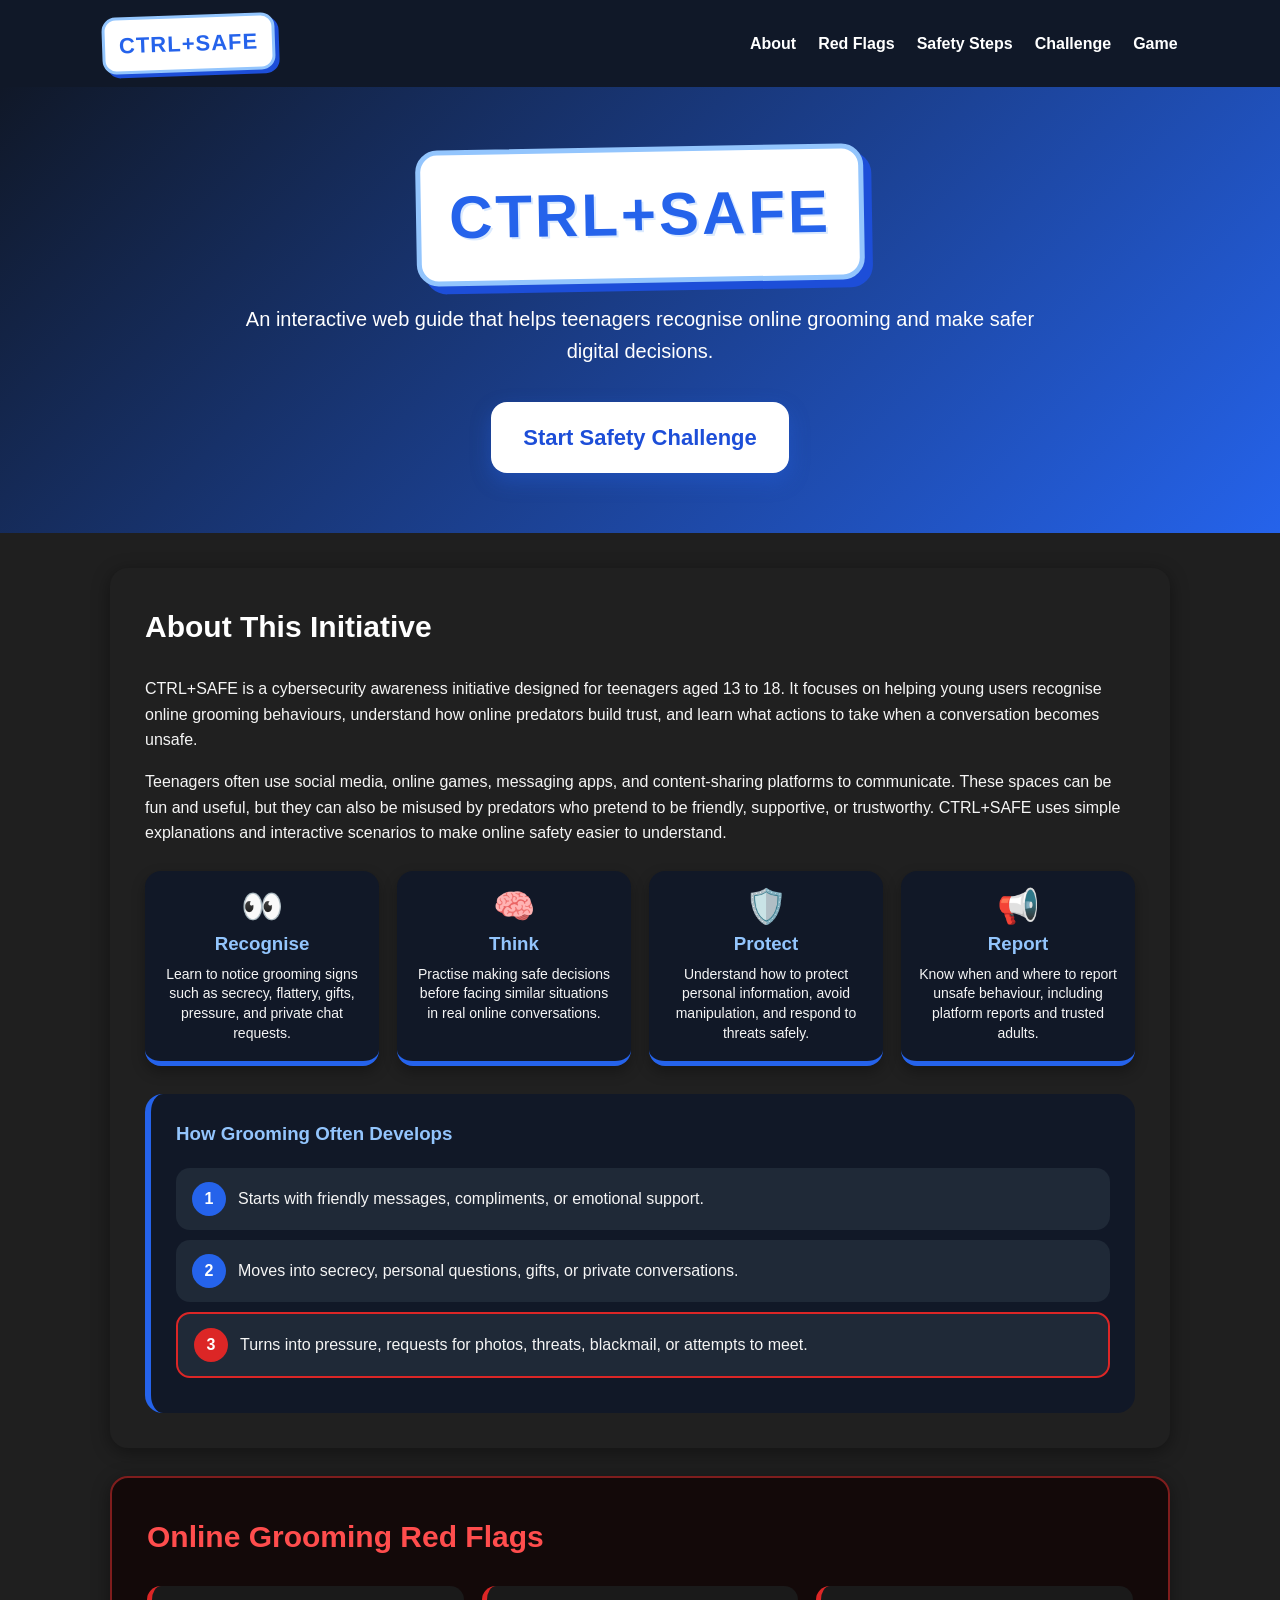
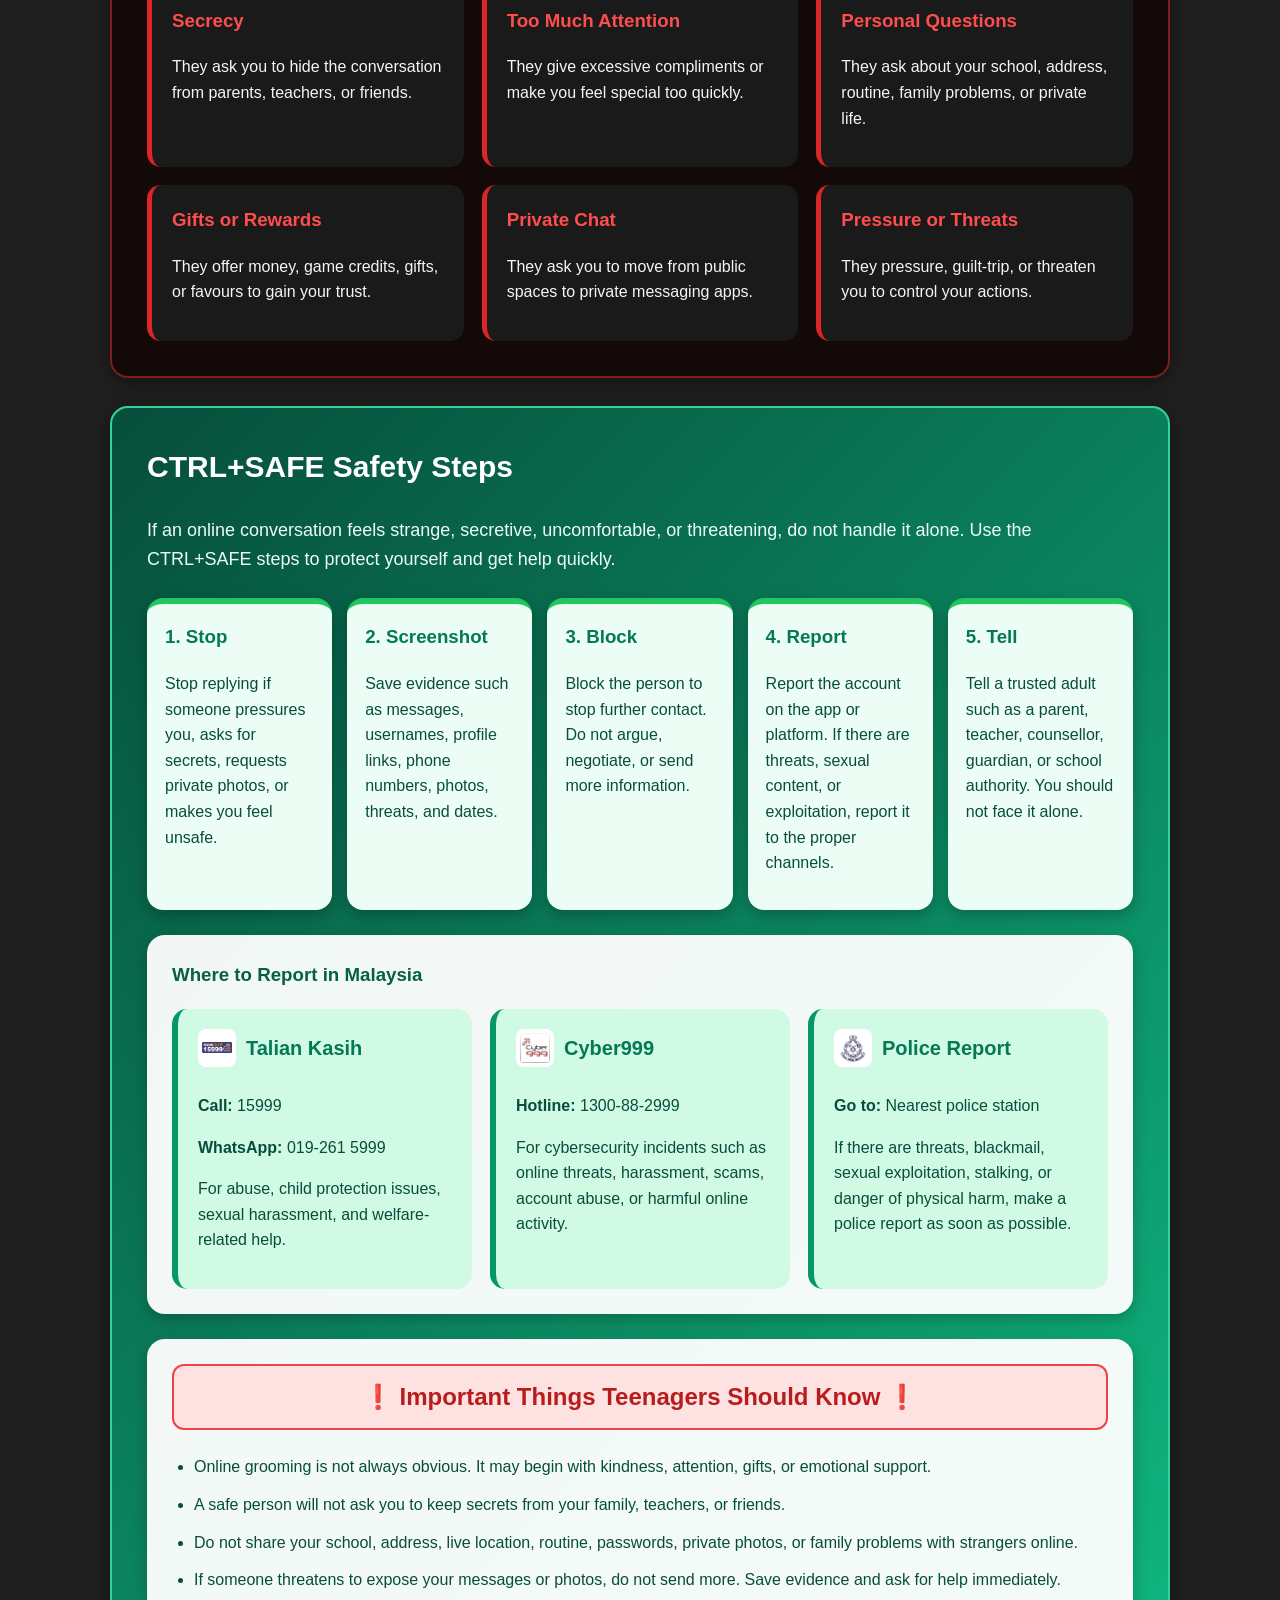
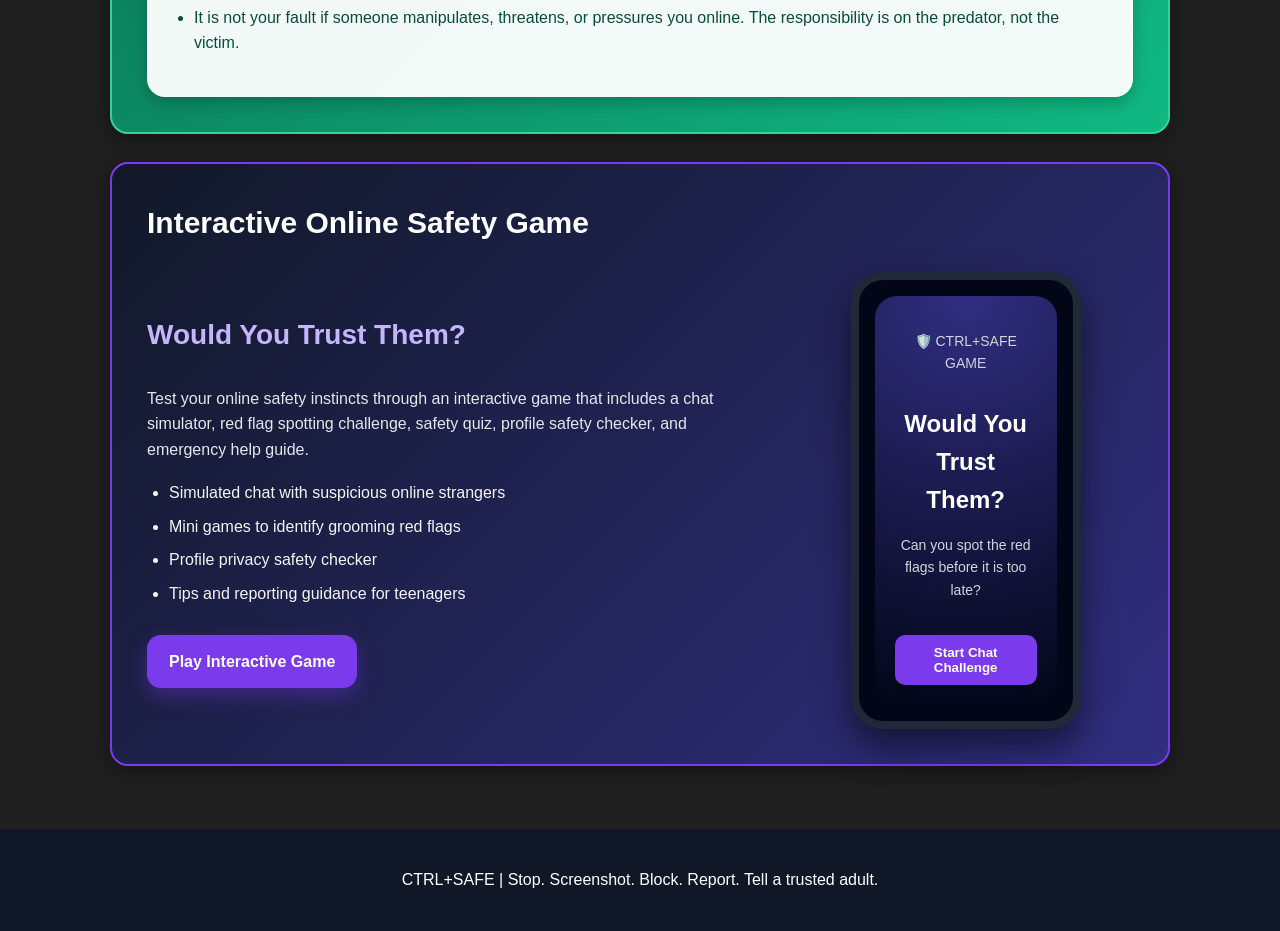
==== commit ab28e390: "Add interactive online safety game page" ====
--- a/index.html
+++ b/index.html
@@ -9,13 +9,15 @@
 <body>
 
   <nav class="navbar">
-    <div class="logo comic-logo">CTRL+SAFE</div>
-    <ul>
-      <li><a href="#about">About</a></li>
-      <li><a href="#redflags">Red Flags</a></li>
-      <li><a href="#safety">Safety Steps</a></li>
-      <li><a href="challenge.html">Challenge</a></li>  </ul>
-  </nav>
+  <div class="logo comic-logo">CTRL+SAFE</div>
+  <ul>
+    <li><a href="#about">About</a></li>
+    <li><a href="#redflags">Red Flags</a></li>
+    <li><a href="#safety">Safety Steps</a></li>
+    <li><a href="challenge.html">Challenge</a></li>
+    <li><a href="#game">Game</a></li>
+  </ul>
+</nav>
 
   <header class="hero">
   <div class="hero-content">
@@ -205,6 +207,41 @@
   </div>
 </section>
 
+
+<section id="game" class="section game-preview-section">
+  <h2>Interactive Online Safety Game</h2>
+
+  <div class="game-preview-card">
+    <div class="game-preview-text">
+      <h3>Would You Trust Them?</h3>
+      <p>
+        Test your online safety instincts through an interactive game that includes a chat simulator,
+        red flag spotting challenge, safety quiz, profile safety checker, and emergency help guide.
+      </p>
+
+      <ul>
+        <li>Simulated chat with suspicious online strangers</li>
+        <li>Mini games to identify grooming red flags</li>
+        <li>Profile privacy safety checker</li>
+        <li>Tips and reporting guidance for teenagers</li>
+      </ul>
+
+      <a href="game.html" class="game-launch-btn">Play Interactive Game</a>
+    </div>
+
+    <div class="game-preview-visual">
+      <div class="phone-mockup">
+        <div class="phone-screen">
+          <p class="mock-badge">🛡️ CTRL+SAFE GAME</p>
+          <h3>Would You Trust Them?</h3>
+          <p>Can you spot the red flags before it is too late?</p>
+          <button>Start Chat Challenge</button>
+        </div>
+      </div>
+    </div>
+  </div>
+</section>
+
   </main>
 
   <footer>
--- a/style.css
+++ b/style.css
@@ -503,4 +503,118 @@
 
 .danger-step span {
   background: #dc2626;
+}
+
+.game-preview-section {
+  background: linear-gradient(135deg, #111827, #312e81);
+  border: 2px solid #7c3aed;
+}
+
+.game-preview-section h2 {
+  color: #ffffff;
+}
+
+.game-preview-card {
+  display: grid;
+  grid-template-columns: 1.3fr 0.7fr;
+  gap: 30px;
+  align-items: center;
+}
+
+.game-preview-text h3 {
+  font-size: 28px;
+  color: #c4b5fd;
+  margin-top: 0;
+}
+
+.game-preview-text p {
+  color: #e5e7eb;
+}
+
+.game-preview-text ul {
+  padding-left: 22px;
+  margin: 18px 0;
+}
+
+.game-preview-text li {
+  margin-bottom: 8px;
+}
+
+.game-launch-btn {
+  display: inline-block;
+  background: #7c3aed;
+  color: white;
+  padding: 14px 22px;
+  border-radius: 14px;
+  text-decoration: none;
+  font-weight: bold;
+  margin-top: 10px;
+  box-shadow: 0 8px 20px rgba(124, 58, 237, 0.35);
+  transition: transform 0.2s ease, background 0.2s ease;
+}
+
+.game-launch-btn:hover {
+  background: #6d28d9;
+  transform: scale(1.05);
+}
+
+.game-preview-visual {
+  display: flex;
+  justify-content: center;
+}
+
+.phone-mockup {
+  width: 230px;
+  min-height: 360px;
+  background: #020617;
+  border: 8px solid #1f2937;
+  border-radius: 32px;
+  padding: 16px;
+  box-shadow: 0 18px 35px rgba(0, 0, 0, 0.5);
+}
+
+.phone-screen {
+  background: radial-gradient(circle at top, #312e81, #020617);
+  color: white;
+  min-height: 310px;
+  border-radius: 22px;
+  padding: 20px;
+  text-align: center;
+}
+
+.mock-badge {
+  font-size: 11px;
+  color: #c4b5fd;
+  margin-bottom: 30px;
+}
+
+.phone-screen h3 {
+  color: white;
+  font-size: 24px;
+  margin-bottom: 12px;
+}
+
+.phone-screen p {
+  color: #d1d5db;
+  font-size: 14px;
+}
+
+.phone-screen button {
+  background: #7c3aed;
+  color: white;
+  border: none;
+  padding: 10px 14px;
+  border-radius: 10px;
+  margin-top: 20px;
+  font-weight: bold;
+}
+
+@media (max-width: 800px) {
+  .game-preview-card {
+    grid-template-columns: 1fr;
+  }
+
+  .game-preview-visual {
+    margin-top: 20px;
+  }
 }
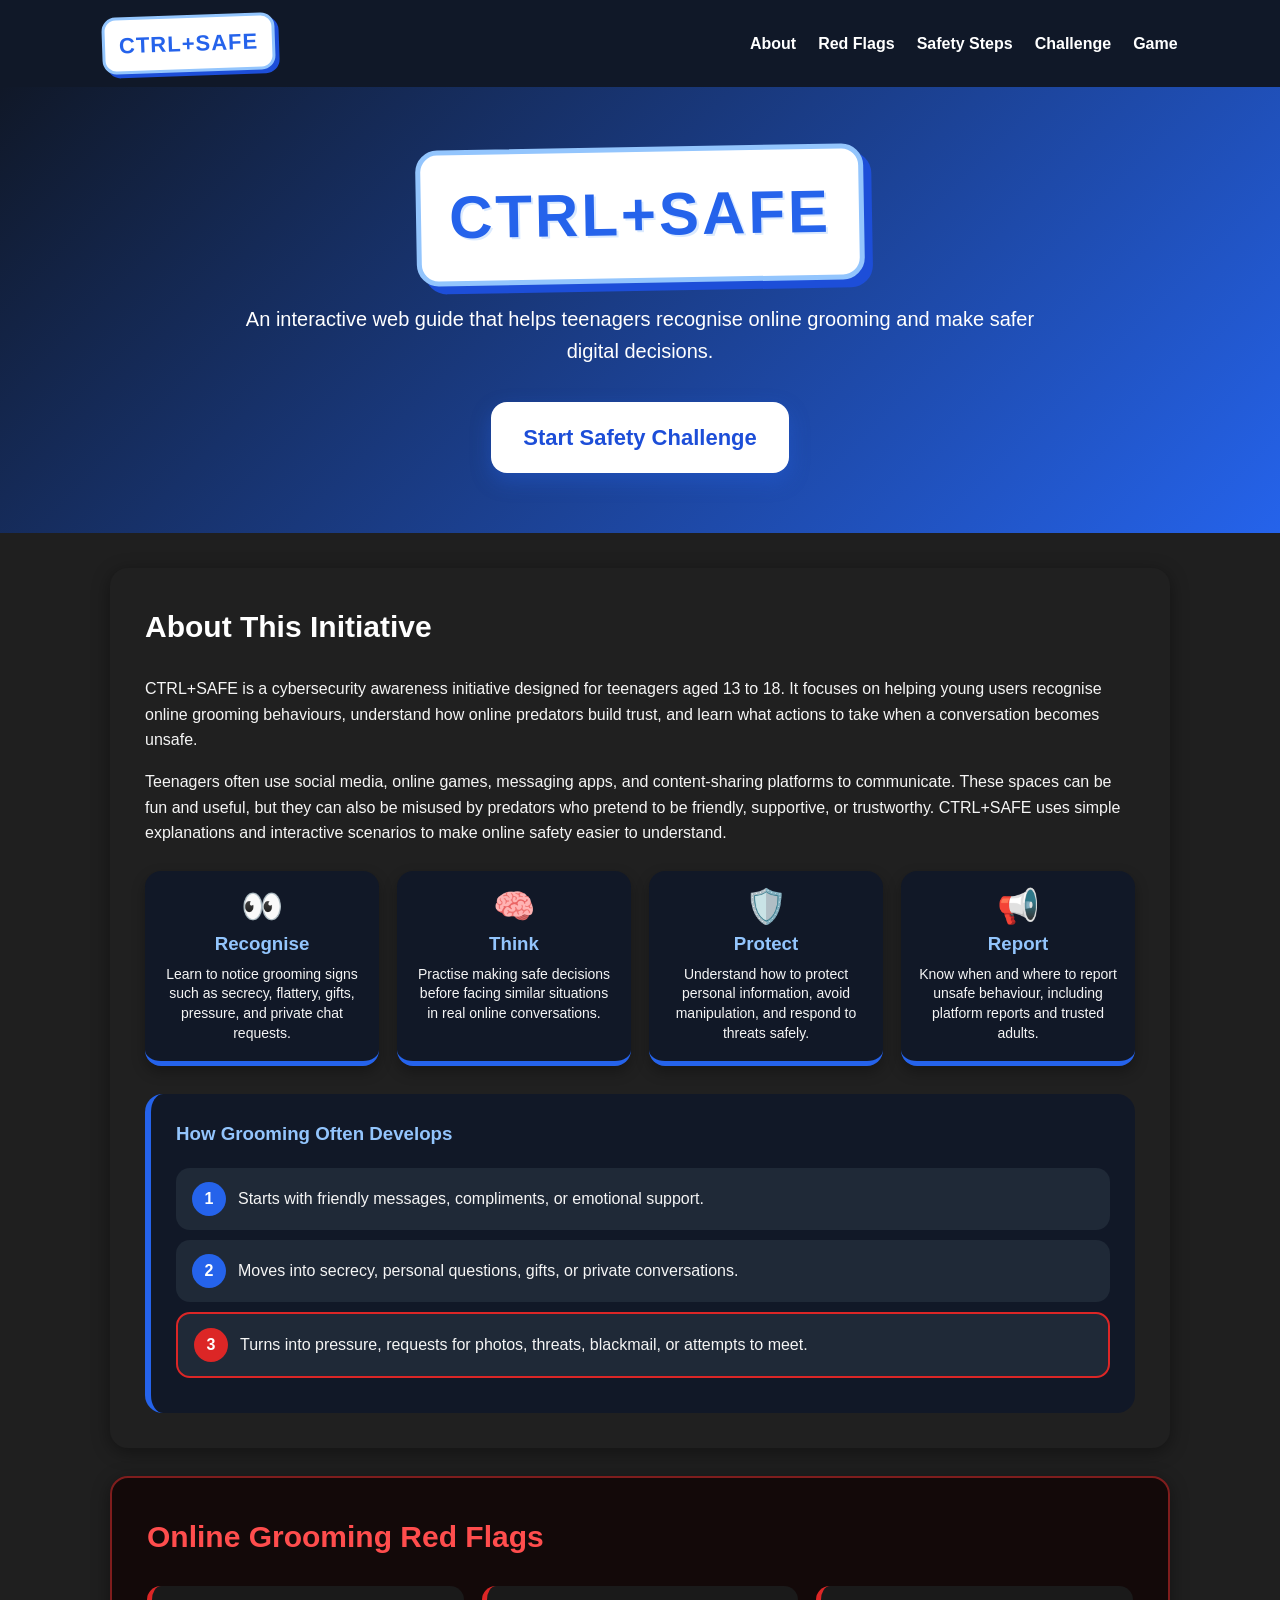
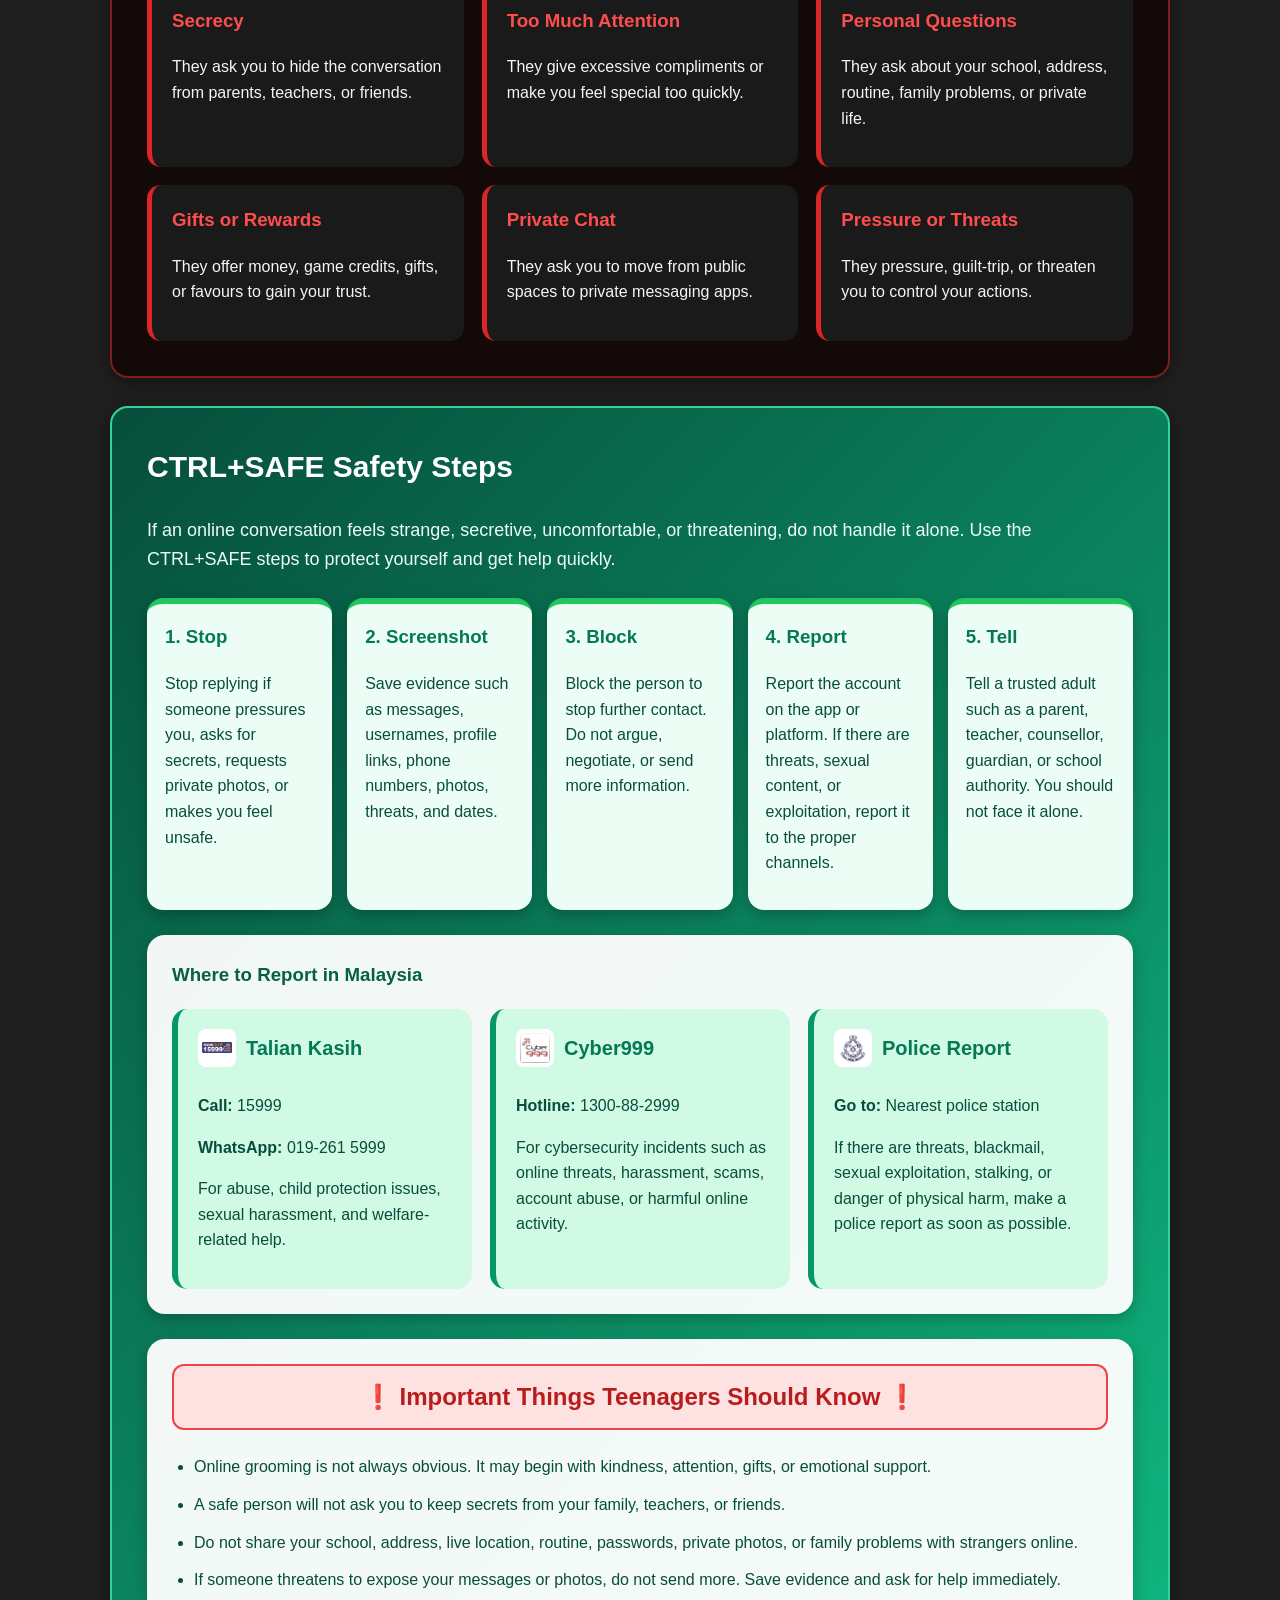
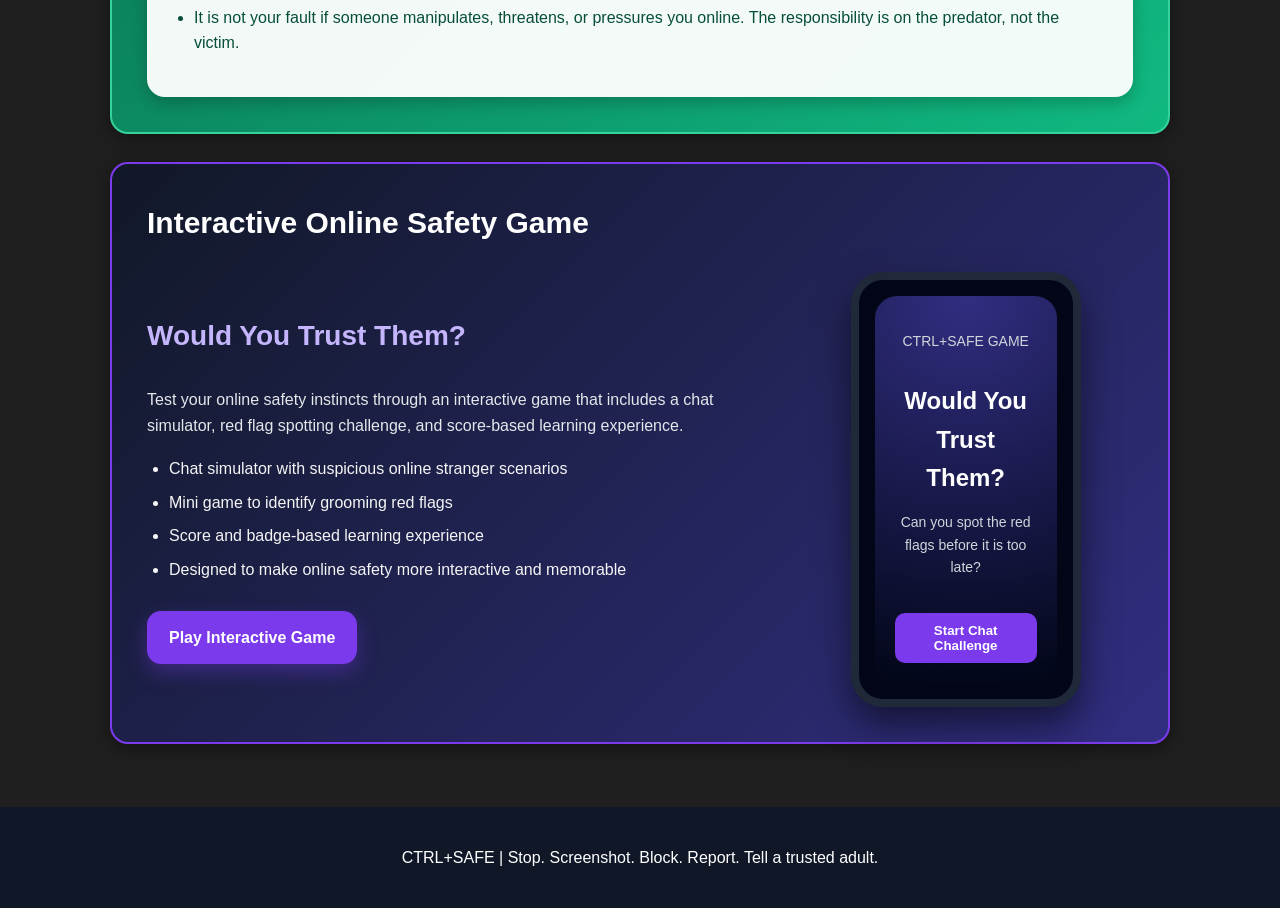
==== commit 1c0c511b: "Improving Spot the Red Flag game" ====
--- a/index.html
+++ b/index.html
@@ -215,16 +215,16 @@
     <div class="game-preview-text">
       <h3>Would You Trust Them?</h3>
       <p>
-        Test your online safety instincts through an interactive game that includes a chat simulator,
-        red flag spotting challenge, safety quiz, profile safety checker, and emergency help guide.
-      </p>
+  Test your online safety instincts through an interactive game that includes a chat simulator,
+  red flag spotting challenge, and score-based learning experience.
+</p>
 
       <ul>
-        <li>Simulated chat with suspicious online strangers</li>
-        <li>Mini games to identify grooming red flags</li>
-        <li>Profile privacy safety checker</li>
-        <li>Tips and reporting guidance for teenagers</li>
-      </ul>
+  <li>Chat simulator with suspicious online stranger scenarios</li>
+  <li>Mini game to identify grooming red flags</li>
+  <li>Score and badge-based learning experience</li>
+  <li>Designed to make online safety more interactive and memorable</li>
+</ul>
 
       <a href="game.html" class="game-launch-btn">Play Interactive Game</a>
     </div>
@@ -232,7 +232,7 @@
     <div class="game-preview-visual">
       <div class="phone-mockup">
         <div class="phone-screen">
-          <p class="mock-badge">🛡️ CTRL+SAFE GAME</p>
+          <p class="mock-badge"> CTRL+SAFE GAME</p>
           <h3>Would You Trust Them?</h3>
           <p>Can you spot the red flags before it is too late?</p>
           <button>Start Chat Challenge</button>
--- a/style.css
+++ b/style.css
@@ -617,4 +617,39 @@
   .game-preview-visual {
     margin-top: 20px;
   }
+}
+
+/* Fix About infographic overflow on portrait / smaller screens */
+body {
+  overflow-x: hidden;
+}
+
+.infographic-row {
+  width: 100%;
+}
+
+.info-stat {
+  min-width: 0;
+}
+
+/* Tablet / smaller laptop */
+@media (max-width: 900px) {
+  .infographic-row {
+    grid-template-columns: repeat(2, 1fr) !important;
+  }
+}
+
+/* Phone / portrait view */
+@media (max-width: 650px) {
+  .infographic-row {
+    grid-template-columns: 1fr !important;
+  }
+
+  .info-stat {
+    padding: 16px;
+  }
+
+  .info-stat p {
+    font-size: 13px;
+  }
 }
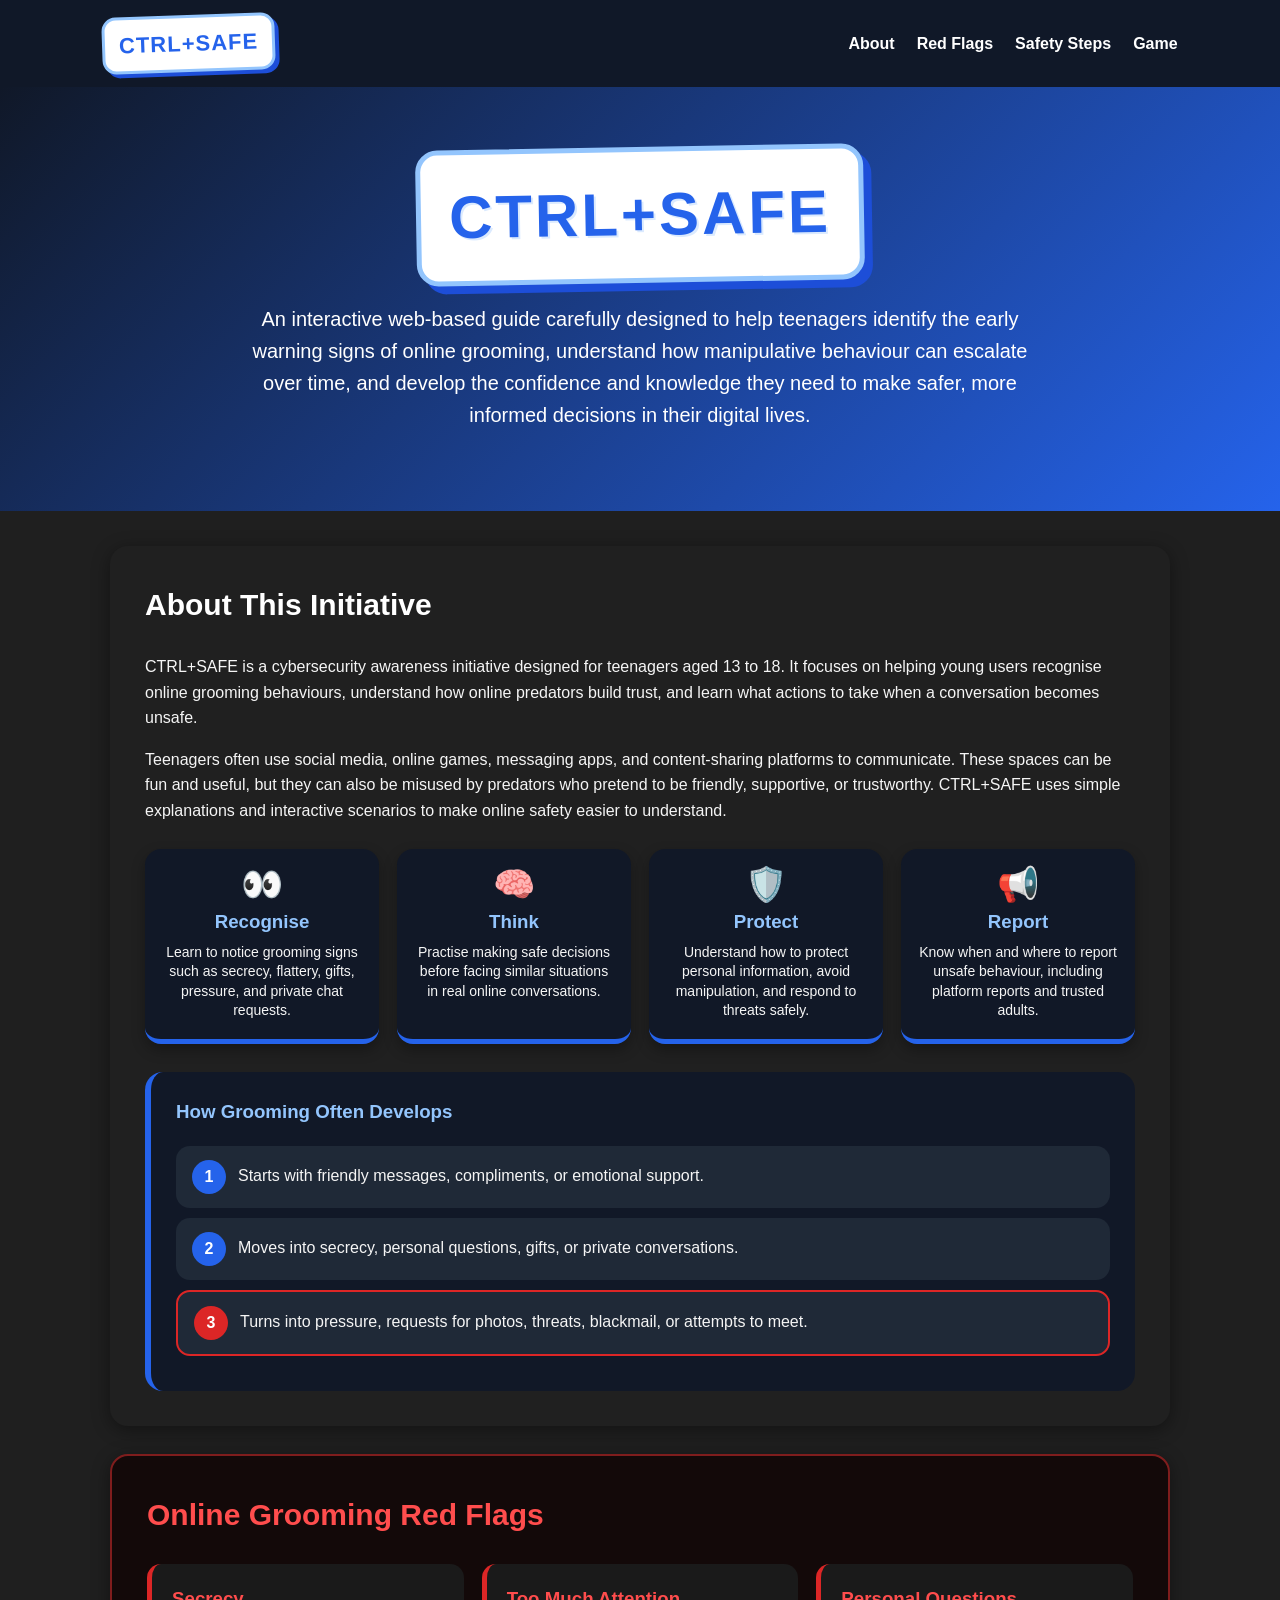
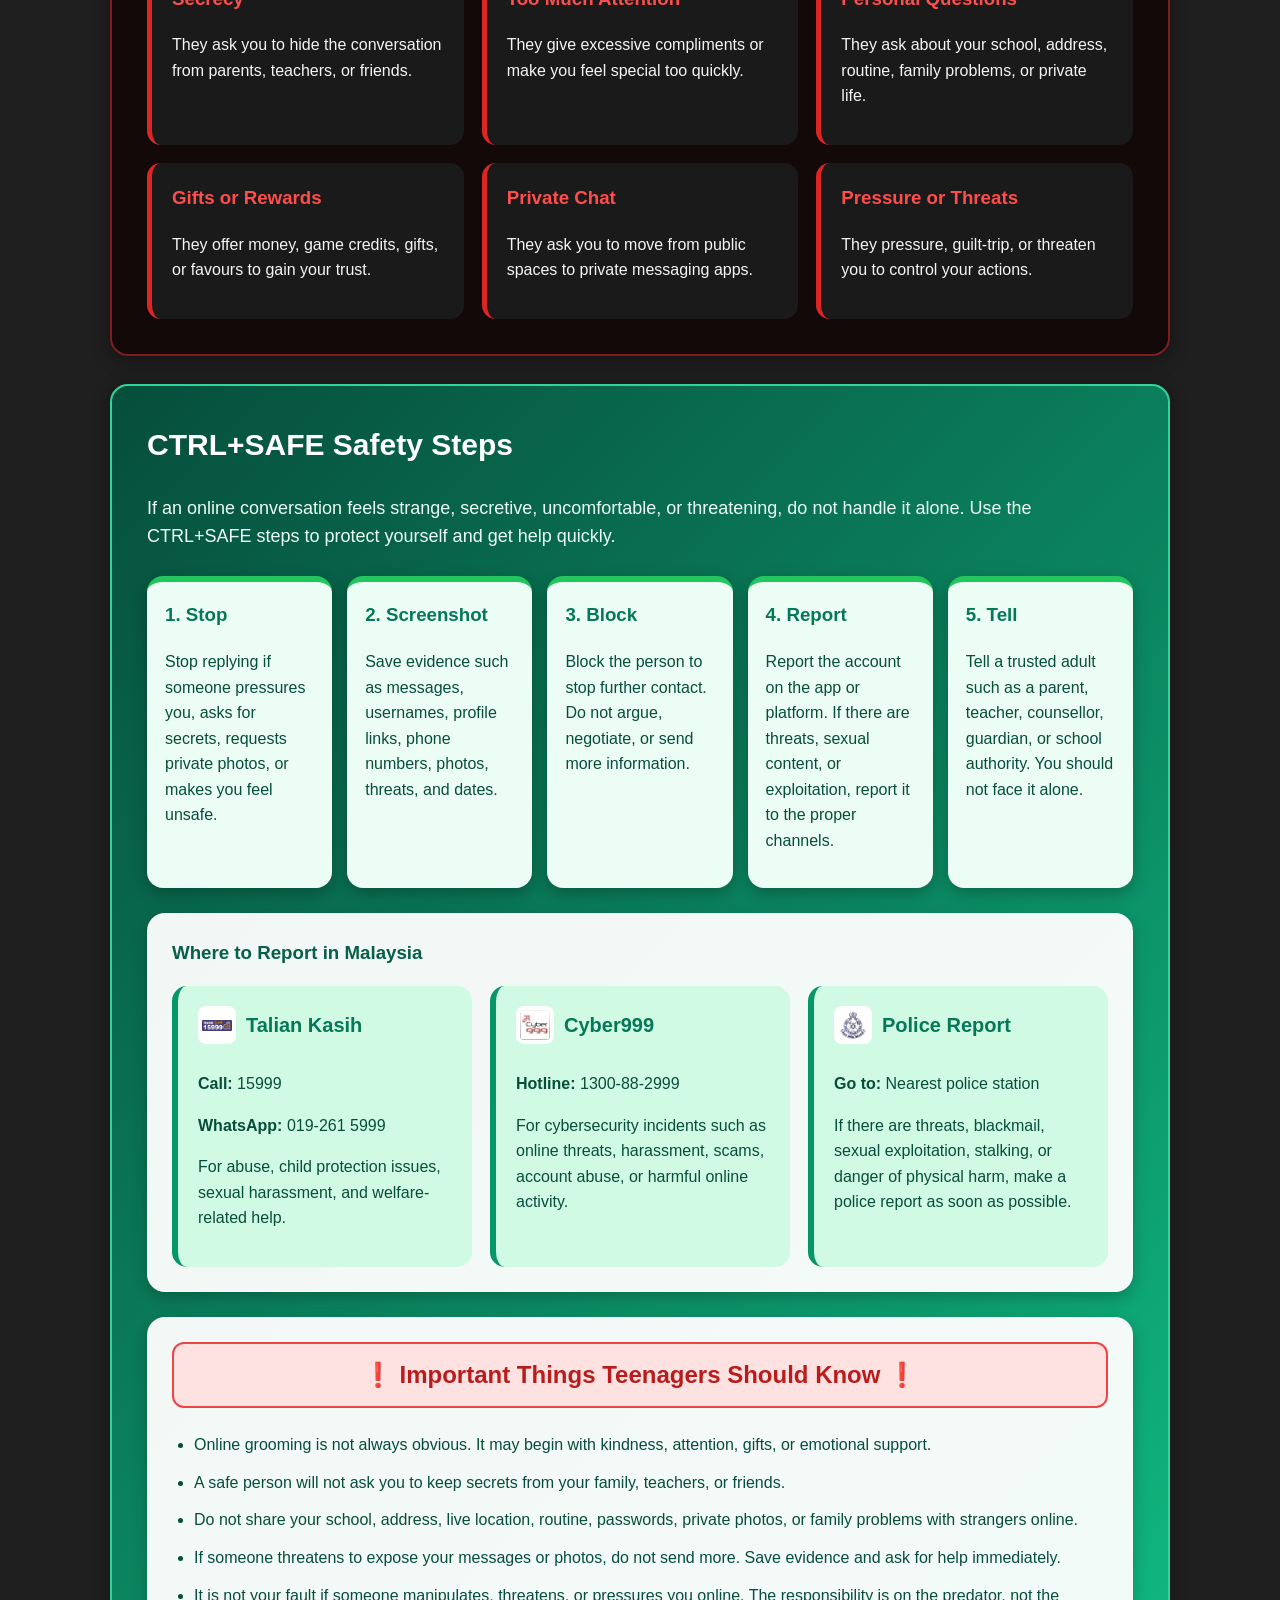
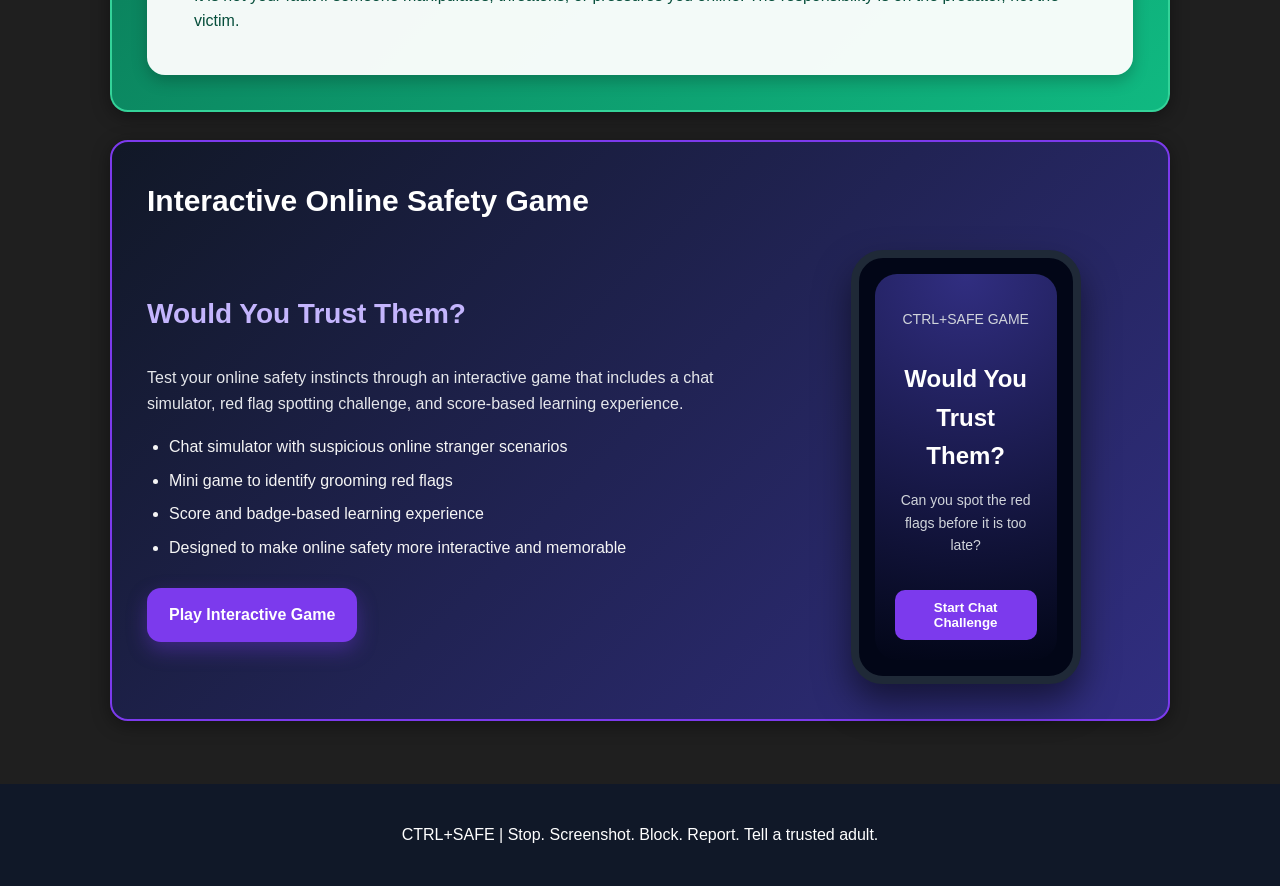
==== commit 27f8627d: "Removing challenge section and updating navigation bar" ====
--- a/index.html
+++ b/index.html
@@ -14,7 +14,6 @@
     <li><a href="#about">About</a></li>
     <li><a href="#redflags">Red Flags</a></li>
     <li><a href="#safety">Safety Steps</a></li>
-    <li><a href="challenge.html">Challenge</a></li>
     <li><a href="#game">Game</a></li>
   </ul>
 </nav>
@@ -22,8 +21,7 @@
   <header class="hero">
   <div class="hero-content">
     <h1 class="comic-title">CTRL+SAFE</h1>
-    <p>An interactive web guide that helps teenagers recognise online grooming and make safer digital decisions.</p>
-    <a href="challenge.html" class="hero-btn big-challenge-btn">Start Safety Challenge</a>
+    <p>An interactive web-based guide carefully designed to help teenagers identify the early warning signs of online grooming, understand how manipulative behaviour can escalate over time, and develop the confidence and knowledge they need to make safer, more informed decisions in their digital lives.</p>
   </div>
 </header>
 
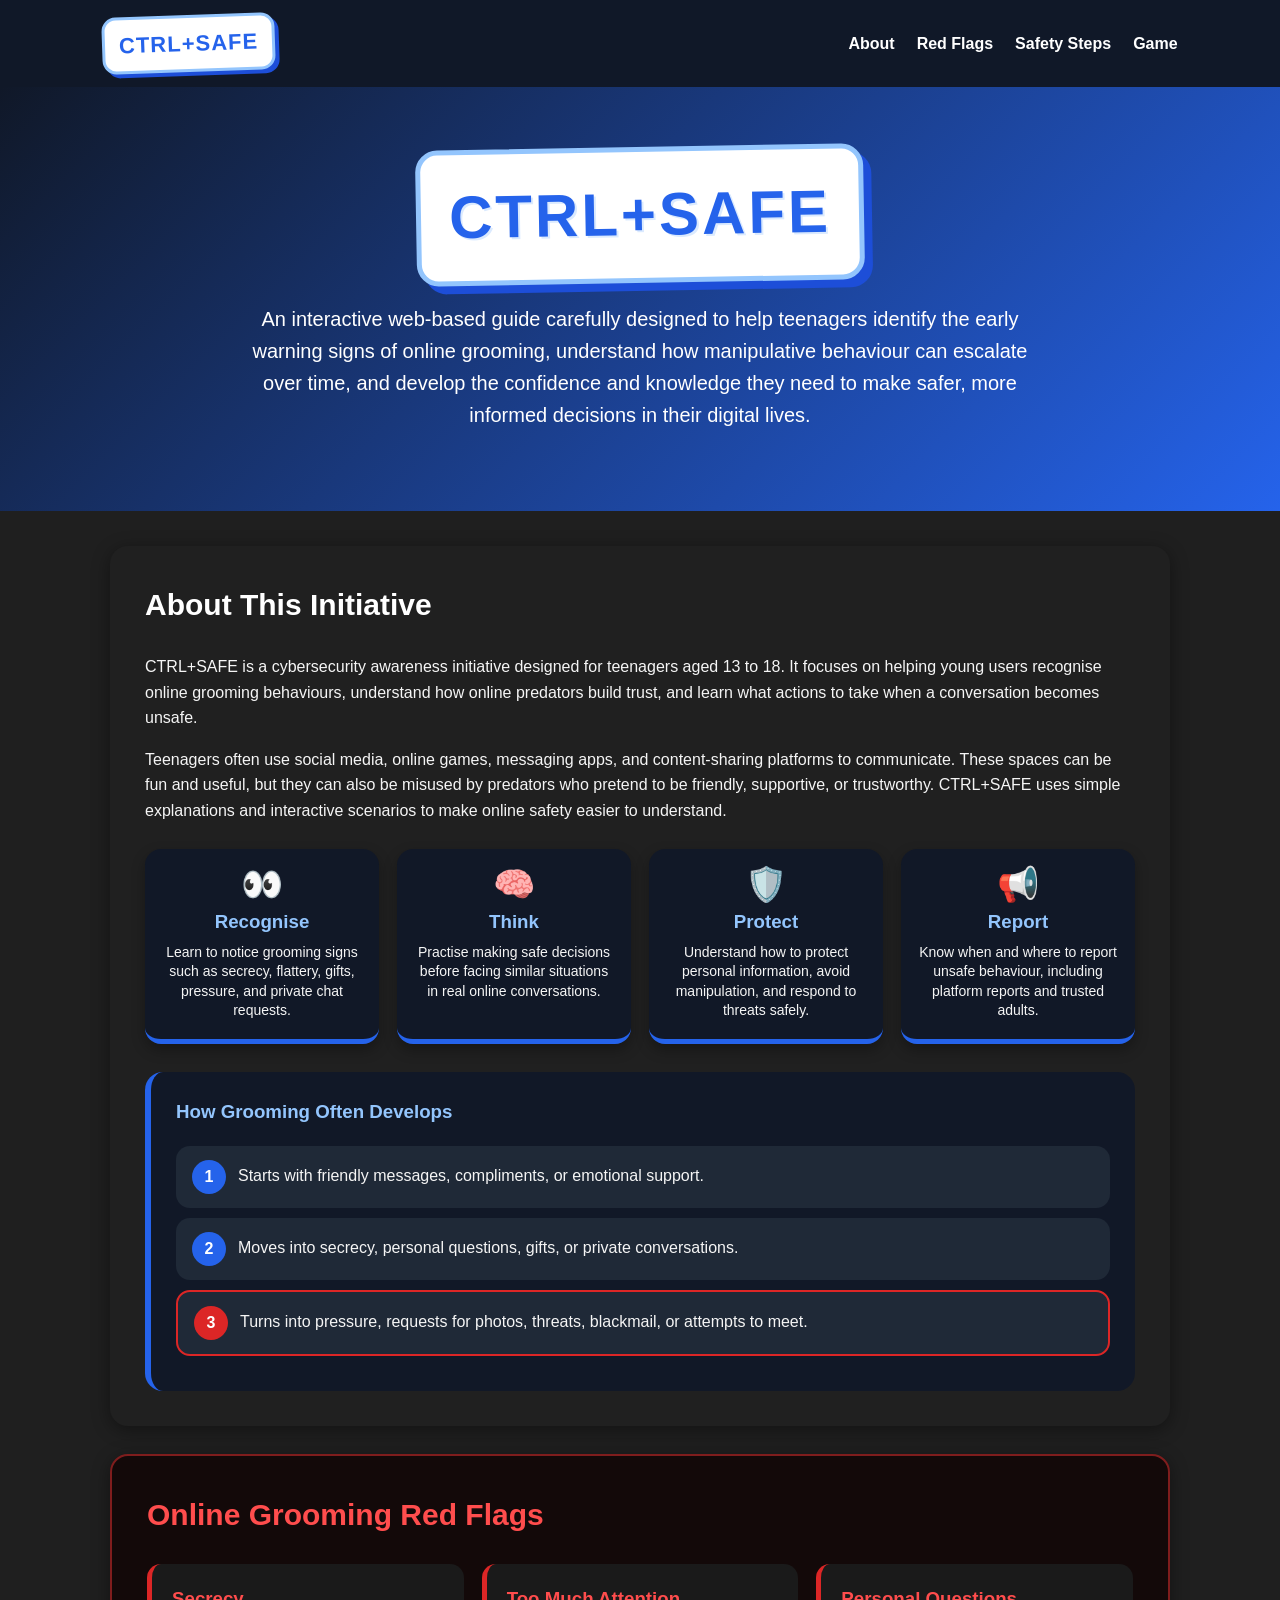
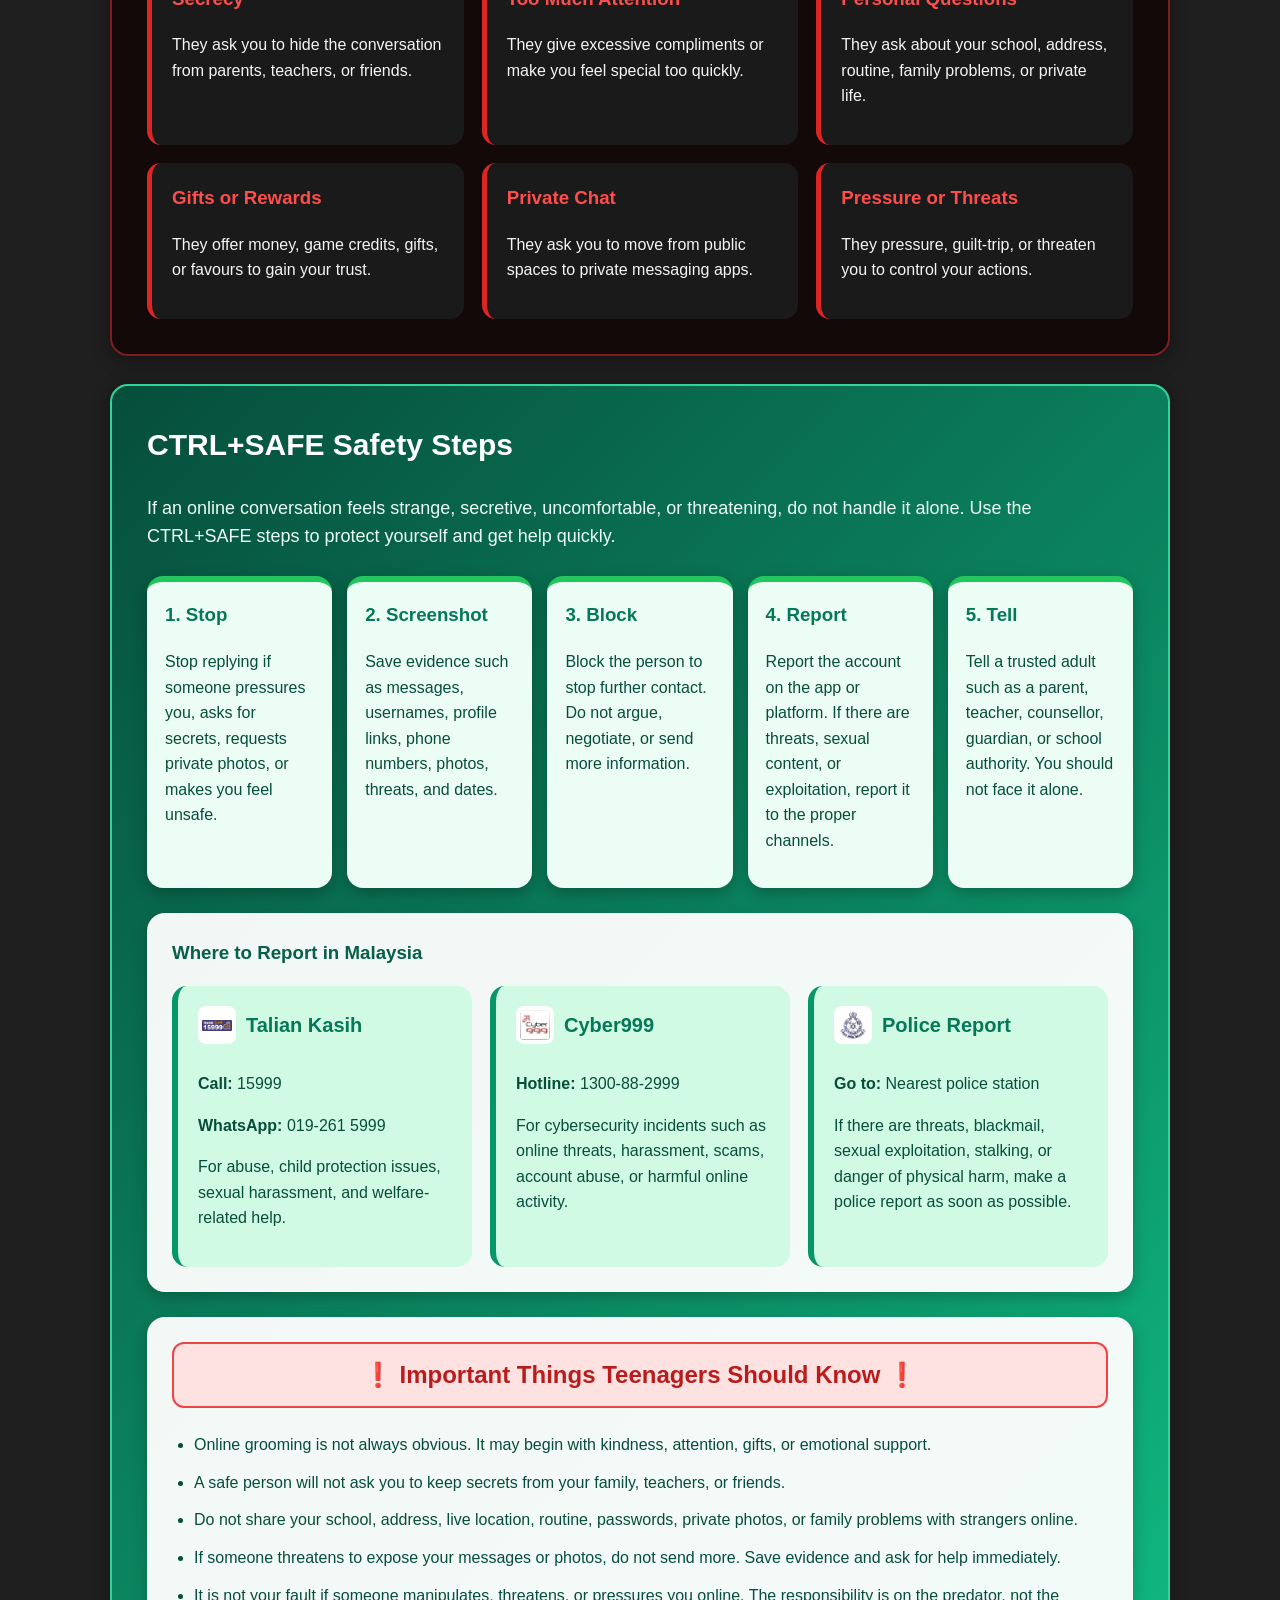
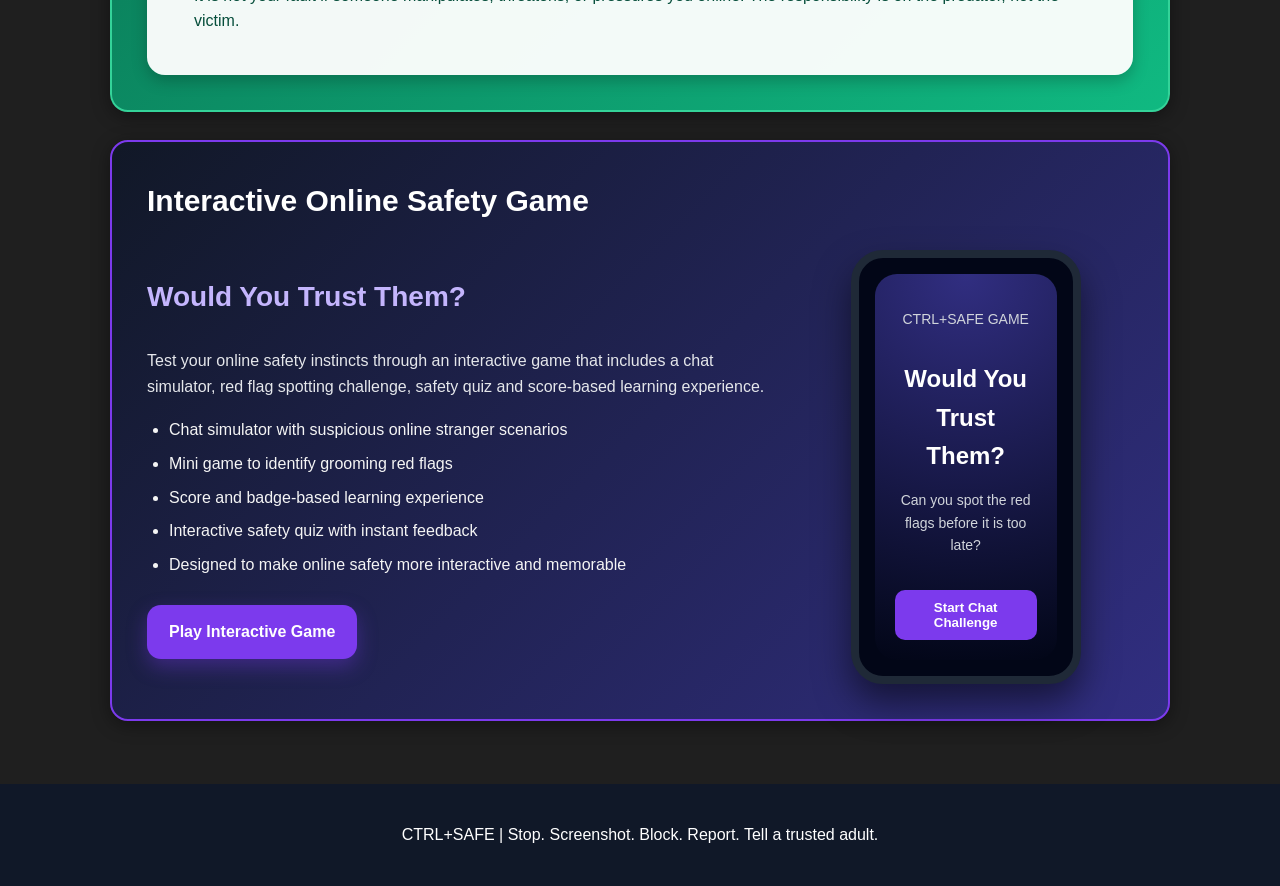
==== commit 112eb788: "Add interactive safety quiz to game page" ====
--- a/index.html
+++ b/index.html
@@ -214,13 +214,14 @@
       <h3>Would You Trust Them?</h3>
       <p>
   Test your online safety instincts through an interactive game that includes a chat simulator,
-  red flag spotting challenge, and score-based learning experience.
+  red flag spotting challenge, safety quiz and score-based learning experience.
 </p>
 
       <ul>
   <li>Chat simulator with suspicious online stranger scenarios</li>
   <li>Mini game to identify grooming red flags</li>
   <li>Score and badge-based learning experience</li>
+  <li>Interactive safety quiz with instant feedback</li>
   <li>Designed to make online safety more interactive and memorable</li>
 </ul>
 
--- a/style.css
+++ b/style.css
@@ -308,20 +308,75 @@
   border: 2px solid #ef4444;
 }
 
-.quiz-section {
-  background: #111827;
-  border: 2px solid #2563eb;
-}
-
-.quiz-intro {
-  color: #d1d5db;
-}
-
-#quiz-box {
-  background: #1f2937;
-  color: #f5f5f5;
-  padding: 25px;
-  border-radius: 15px;
+.quiz-question {
+  font-size: 15px;
+  font-weight: 600;
+  line-height: 1.5;
+  padding: 16px;
+  background: var(--surface2);
+  border-radius: var(--radius);
+  border: 0.5px solid var(--border2);
+  min-height: 80px;
+  display: flex;
+  align-items: center;
+}
+
+.quiz-options {
+  display: flex;
+  flex-direction: column;
+  gap: 8px;
+}
+
+.quiz-opt {
+  background: var(--surface2);
+  border: 0.5px solid var(--border2);
+  border-radius: var(--radius-sm);
+  padding: 12px 16px;
+  color: var(--txt);
+  font-family: 'DM Sans', sans-serif;
+  font-size: 14px;
+  cursor: pointer;
+  text-align: left;
+  transition: all 0.2s;
+  width: 100%;
+}
+
+.quiz-opt:hover:not(:disabled) {
+  background: var(--surface3);
+  border-color: rgba(124,92,252,0.4);
+}
+
+.quiz-opt.correct {
+  border-color: var(--safe);
+  background: rgba(61,252,170,0.08);
+  color: var(--safe);
+}
+
+.quiz-opt.wrong {
+  border-color: var(--danger);
+  background: rgba(252,61,92,0.08);
+  color: var(--danger);
+}
+
+.quiz-progress {
+  display: flex;
+  gap: 4px;
+  justify-content: center;
+}
+
+.q-dot {
+  width: 8px;
+  height: 8px;
+  border-radius: 50%;
+  background: var(--surface3);
+}
+
+.q-dot.done {
+  background: var(--accent);
+}
+
+.q-dot.current {
+  background: var(--safe);
 }
 
 #progress {
